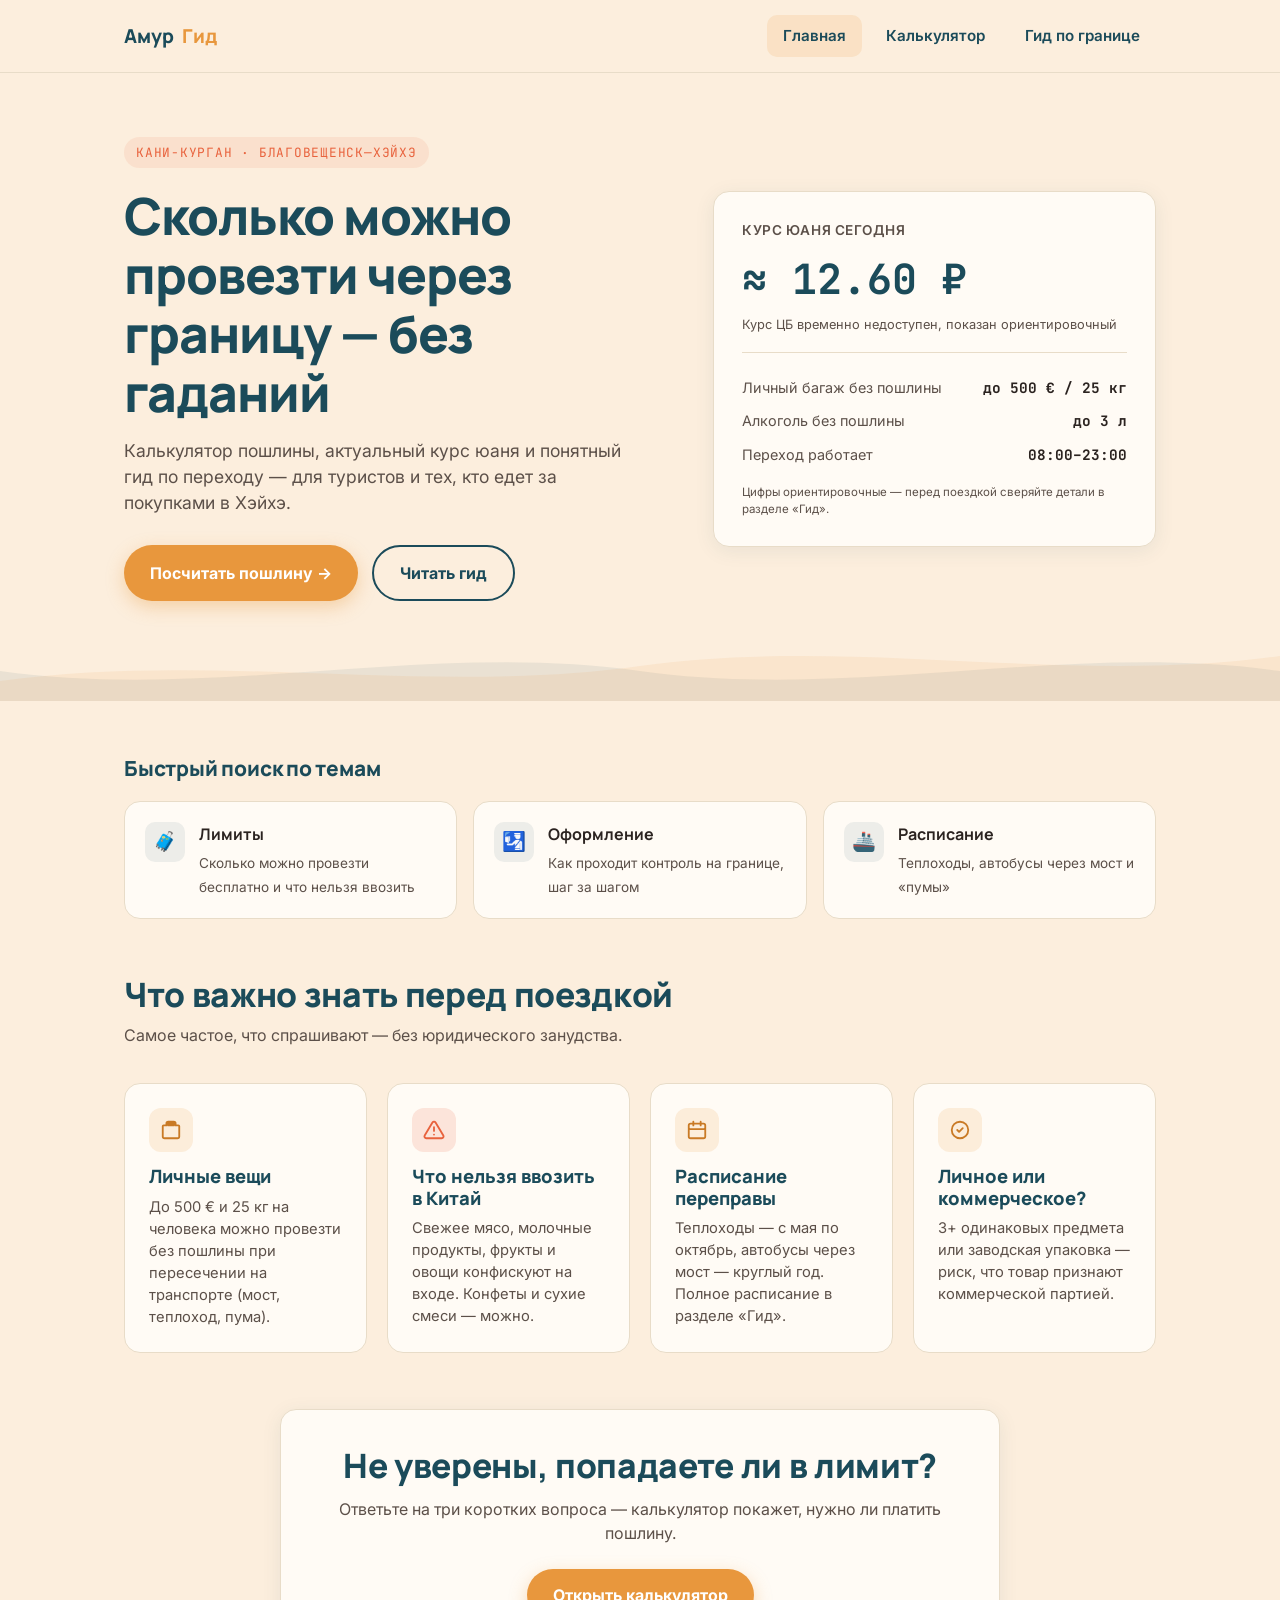
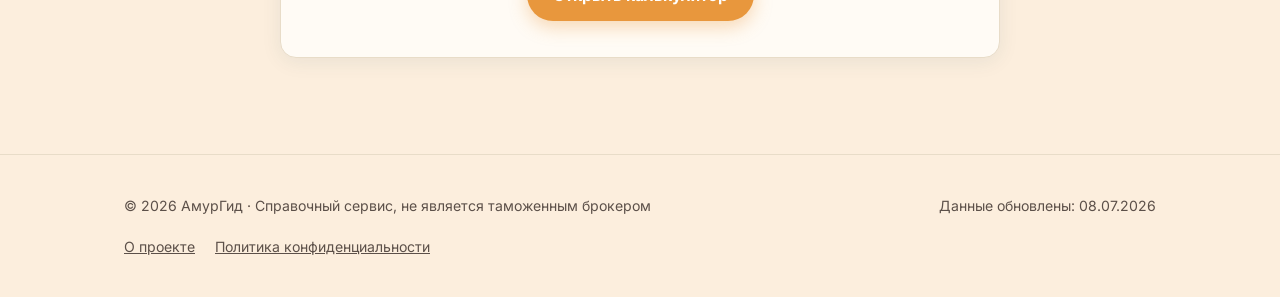
==== index.html @ 61dd278d "Add files via upload" ====
<!DOCTYPE html>
<html lang="ru">
<head>
<meta charset="UTF-8">
<meta name="viewport" content="width=device-width, initial-scale=1.0">
<title>Переход Благовещенск—Хэйхэ — калькулятор пошлины и гид по границе</title>
<meta name="description" content="Узнайте, сколько можно провезти через границу Благовещенск—Хэйхэ бесплатно, курс юаня сегодня и как проходит оформление на переходе Кани-Курган.">
<link rel="icon" href="favicon.svg" type="image/svg+xml">

<meta property="og:type" content="website">
<meta property="og:url" content="https://auvixda.github.io/heihe/index.html">
<meta property="og:title" content="АмурГид — калькулятор пошлины и гид по переходу Благовещенск—Хэйхэ">
<meta property="og:description" content="Сколько можно провезти бесплатно, курс юаня сегодня и как проходит оформление на границе с Китаем.">
<meta property="og:image" content="https://auvixda.github.io/heihe/og-image.png">
<meta name="twitter:card" content="summary_large_image">

<link rel="preconnect" href="https://fonts.googleapis.com">
<link href="https://fonts.googleapis.com/css2?family=Manrope:wght@700;800&family=Inter:wght@400;500;600&family=JetBrains+Mono:wght@500;700&display=swap" rel="stylesheet">
<link rel="stylesheet" href="styles.css">
</head>
<body>

<header class="site-header">
  <div class="container">
    <a class="logo" href="index.html">Амур<span class="dot">Гид</span></a>
    <nav class="main-nav">
      <a href="index.html" class="active">Главная</a>
      <a href="calculator.html">Калькулятор</a>
      <a href="guide.html">Гид по границе</a>
    </nav>
  </div>
</header>

<section class="hero">
  <div class="container hero-grid">
    <div>
      <span class="eyebrow">Кани-Курган · Благовещенск—Хэйхэ</span>
      <h1>Сколько можно провезти через границу — без гаданий</h1>
      <p class="lead">Калькулятор пошлины, актуальный курс юаня и понятный гид по переходу — для туристов и тех, кто едет за покупками в Хэйхэ.</p>
      <div class="hero-actions">
        <a href="calculator.html" class="btn btn-primary">Посчитать пошлину →</a>
        <a href="guide.html" class="btn btn-outline">Читать гид</a>
      </div>
    </div>

    <div class="rate-card">
      <div class="rate-label">Курс юаня сегодня</div>
      <div class="rate-value" id="rate-value">— ₽</div>
      <div class="rate-updated" id="rate-updated">Загрузка курса ЦБ РФ…</div>
      <div class="rate-divider"></div>
      <div class="mini-row"><span>Личный багаж без пошлины</span><strong>до 500 € / 25 кг</strong></div>
      <div class="mini-row"><span>Алкоголь без пошлины</span><strong>до 3 л</strong></div>
      <div class="mini-row"><span>Переход работает</span><strong>08:00–23:00</strong></div>
      <p style="font-size:0.72rem; color:var(--ink-soft); margin-top:12px;">Цифры ориентировочные — перед поездкой сверяйте детали в разделе «Гид».</p>
    </div>
  </div>
</section>

<svg class="river-divider" viewBox="0 0 1440 60" preserveAspectRatio="none" xmlns="http://www.w3.org/2000/svg">
  <path d="M0,30 C240,60 480,0 720,30 C960,60 1200,0 1440,30 L1440,60 L0,60 Z" fill="#1B4B5A" opacity="0.08"></path>
  <path d="M0,40 C240,10 480,55 720,25 C960,-5 1200,45 1440,15 L1440,60 L0,60 Z" fill="#E8973D" opacity="0.10"></path>
</svg>

<section class="section" style="padding-bottom:0;">
  <div class="container">
    <div class="section-head" style="margin-bottom:20px;">
      <h2 style="font-size:1.3rem;">Быстрый поиск по темам</h2>
    </div>
    <div class="topic-bar">
      <a class="topic-btn" href="guide.html#topic-limits">
        <span class="topic-icon">🧳</span>
        <span>
          <span class="topic-title">Лимиты</span>
          <span class="topic-desc">Сколько можно провезти бесплатно и что нельзя ввозить</span>
        </span>
      </a>
      <a class="topic-btn" href="guide.html#topic-crossing">
        <span class="topic-icon">🛂</span>
        <span>
          <span class="topic-title">Оформление</span>
          <span class="topic-desc">Как проходит контроль на границе, шаг за шагом</span>
        </span>
      </a>
      <a class="topic-btn" href="guide.html#topic-schedule">
        <span class="topic-icon">🚢</span>
        <span>
          <span class="topic-title">Расписание</span>
          <span class="topic-desc">Теплоходы, автобусы через мост и «пумы»</span>
        </span>
      </a>
    </div>
  </div>
</section>

<section class="section">
  <div class="container">
    <div class="section-head">
      <h2>Что важно знать перед поездкой</h2>
      <p>Самое частое, что спрашивают — без юридического занудства.</p>
    </div>

    <div class="card-grid">
      <div class="info-card">
        <div class="icon">
          <svg viewBox="0 0 24 24" fill="none" stroke-width="2" stroke-linecap="round" stroke-linejoin="round"><path d="M20 7h-3V5a2 2 0 0 0-2-2H9a2 2 0 0 0-2 2v2H4a1 1 0 0 0-1 1v11a2 2 0 0 0 2 2h14a2 2 0 0 0 2-2V8a1 1 0 0 0-1-1zM9 5h6v2H9z"/></svg>
        </div>
        <h3>Личные вещи</h3>
        <p>До 500 € и 25 кг на человека можно провезти без пошлины при пересечении на транспорте (мост, теплоход, пума).</p>
      </div>

      <div class="info-card warn">
        <div class="icon">
          <svg viewBox="0 0 24 24" fill="none" stroke-width="2" stroke-linecap="round" stroke-linejoin="round"><path d="M12 9v4m0 4h.01M10.29 3.86 1.82 18a2 2 0 0 0 1.71 3h16.94a2 2 0 0 0 1.71-3L13.71 3.86a2 2 0 0 0-3.42 0z"/></svg>
        </div>
        <h3>Что нельзя ввозить в Китай</h3>
        <p>Свежее мясо, молочные продукты, фрукты и овощи конфискуют на входе. Конфеты и сухие смеси — можно.</p>
      </div>

      <div class="info-card">
        <div class="icon">
          <svg viewBox="0 0 24 24" fill="none" stroke-width="2" stroke-linecap="round" stroke-linejoin="round"><path d="M8 3v4M16 3v4M4 11h16M5 21h14a2 2 0 0 0 2-2V7a2 2 0 0 0-2-2H5a2 2 0 0 0-2 2v12a2 2 0 0 0 2 2z"/></svg>
        </div>
        <h3>Расписание переправы</h3>
        <p>Теплоходы — с мая по октябрь, автобусы через мост — круглый год. Полное расписание в разделе «Гид».</p>
      </div>

      <div class="info-card">
        <div class="icon">
          <svg viewBox="0 0 24 24" fill="none" stroke-width="2" stroke-linecap="round" stroke-linejoin="round"><path d="M9 12l2 2 4-4m6 2a9 9 0 1 1-18 0 9 9 0 0 1 18 0z"/></svg>
        </div>
        <h3>Личное или коммерческое?</h3>
        <p>3+ одинаковых предмета или заводская упаковка — риск, что товар признают коммерческой партией.</p>
      </div>
    </div>

    <div class="ad-slot" data-ads-enabled="false">Место для партнёрского блока (обменники, отели, брокеры)</div>
  </div>
</section>

<section class="section" style="padding-top:0;">
  <div class="container">
    <div class="calc-wrap" style="text-align:center; max-width:720px;">
      <h2 style="margin-bottom:12px;">Не уверены, попадаете ли в лимит?</h2>
      <p style="margin-bottom:24px;">Ответьте на три коротких вопроса — калькулятор покажет, нужно ли платить пошлину.</p>
      <a href="calculator.html" class="btn btn-primary">Открыть калькулятор</a>
    </div>
  </div>
</section>

<footer>
  <div class="container">
    <span>© 2026 АмурГид · Справочный сервис, не является таможенным брокером</span>
    <span>Данные обновлены: 08.07.2026</span>
  </div>

  <div class="container footer-links">
    <a href="about.html">О проекте</a>
    <a href="privacy.html">Политика конфиденциальности</a>
  </div>
</footer>

<script src="script.js"></script>
<script src="cookie-consent.js"></script>
</body>
</html>
---- styles.css ----
/* ===== Design tokens ===== */
:root {
  --sky: #FCEEDD;
  --river: #1B4B5A;
  --river-light: #2E6B7E;
  --amber: #E8973D;
  --amber-dark: #C97A25;
  --coral: #E8623D;
  --card: #FFFBF5;
  --ink: #2B2320;
  --ink-soft: #5C5049;
  --line: #E8DCC8;

  --font-display: 'Manrope', sans-serif;
  --font-body: 'Inter', sans-serif;
  --font-mono: 'JetBrains Mono', monospace;

  --radius: 16px;
  --radius-sm: 10px;
  --shadow: 0 4px 20px rgba(27, 75, 90, 0.08);
}

* { box-sizing: border-box; margin: 0; padding: 0; }

html { scroll-behavior: smooth; }

body {
  font-family: var(--font-body);
  background: var(--sky);
  color: var(--ink);
  line-height: 1.5;
  -webkit-font-smoothing: antialiased;
}

img, svg { max-width: 100%; display: block; }

a { color: inherit; text-decoration: none; }

.container {
  max-width: 1080px;
  margin: 0 auto;
  padding: 0 24px;
}

h1, h2, h3 {
  font-family: var(--font-display);
  color: var(--river);
  line-height: 1.15;
  font-weight: 800;
}

h1 { font-size: clamp(2rem, 5vw, 3.2rem); letter-spacing: -0.02em; }
h2 { font-size: clamp(1.5rem, 3vw, 2.1rem); letter-spacing: -0.01em; }
h3 { font-size: 1.15rem; }

p { color: var(--ink-soft); }

/* ===== Header ===== */
.site-header {
  position: sticky;
  top: 0;
  z-index: 50;
  background: rgba(252, 238, 221, 0.92);
  backdrop-filter: blur(8px);
  border-bottom: 1px solid var(--line);
}

.site-header .container {
  display: flex;
  align-items: center;
  justify-content: space-between;
  height: 72px;
}

.logo {
  font-family: var(--font-display);
  font-weight: 800;
  font-size: 1.2rem;
  color: var(--river);
  display: flex;
  align-items: center;
  gap: 8px;
}

.logo .dot { color: var(--amber); }

nav.main-nav {
  display: flex;
  gap: 8px;
}

nav.main-nav a {
  padding: 10px 16px;
  border-radius: var(--radius-sm);
  font-weight: 600;
  font-size: 0.95rem;
  color: var(--river);
  transition: background 0.15s ease;
}

nav.main-nav a:hover,
nav.main-nav a.active {
  background: rgba(232, 151, 61, 0.15);
}

/* ===== Buttons ===== */
.btn {
  display: inline-flex;
  align-items: center;
  gap: 8px;
  padding: 14px 26px;
  border-radius: 999px;
  font-weight: 700;
  font-size: 1rem;
  border: none;
  cursor: pointer;
  font-family: var(--font-body);
  transition: transform 0.15s ease, box-shadow 0.15s ease;
}

.btn:hover { transform: translateY(-2px); }
.btn:focus-visible { outline: 3px solid var(--river); outline-offset: 2px; }

.btn-primary {
  background: var(--amber);
  color: #fff;
  box-shadow: 0 6px 18px rgba(232, 151, 61, 0.35);
}
.btn-primary:hover { background: var(--amber-dark); }

.btn-outline {
  background: transparent;
  color: var(--river);
  border: 2px solid var(--river);
}
.btn-outline:hover { background: var(--river); color: #fff; }

/* ===== Hero ===== */
.hero {
  padding: 64px 0 40px;
}

.hero-grid {
  display: grid;
  grid-template-columns: 1.1fr 0.9fr;
  gap: 48px;
  align-items: center;
}

.hero .eyebrow {
  display: inline-block;
  font-family: var(--font-mono);
  font-size: 0.8rem;
  letter-spacing: 0.06em;
  text-transform: uppercase;
  color: var(--coral);
  background: rgba(232, 98, 61, 0.1);
  padding: 6px 12px;
  border-radius: 999px;
  margin-bottom: 18px;
}

.hero h1 { margin-bottom: 16px; }
.hero p.lead { font-size: 1.1rem; max-width: 46ch; margin-bottom: 28px; }

.hero-actions { display: flex; gap: 14px; flex-wrap: wrap; }

/* Rate widget card */
.rate-card {
  background: var(--card);
  border-radius: var(--radius);
  padding: 28px;
  box-shadow: var(--shadow);
  border: 1px solid var(--line);
}

.rate-card .rate-label {
  font-size: 0.85rem;
  color: var(--ink-soft);
  font-weight: 600;
  text-transform: uppercase;
  letter-spacing: 0.04em;
}

.rate-card .rate-value {
  font-family: var(--font-mono);
  font-size: 2.6rem;
  color: var(--river);
  font-weight: 700;
  margin: 8px 0 4px;
}

.rate-card .rate-updated {
  font-size: 0.8rem;
  color: var(--ink-soft);
}

.rate-card .rate-divider {
  height: 1px;
  background: var(--line);
  margin: 18px 0;
}

.rate-card .mini-row {
  display: flex;
  justify-content: space-between;
  font-size: 0.9rem;
  padding: 6px 0;
  color: var(--ink-soft);
}
.rate-card .mini-row strong { color: var(--ink); font-family: var(--font-mono); }

/* ===== River divider ===== */
.river-divider {
  width: 100%;
  height: 60px;
  display: block;
}

/* ===== Quick cards ===== */
.section { padding: 56px 0; }
.section-head { max-width: 60ch; margin-bottom: 36px; }
.section-head p { margin-top: 10px; }

.card-grid {
  display: grid;
  grid-template-columns: repeat(auto-fit, minmax(230px, 1fr));
  gap: 20px;
}

.info-card {
  background: var(--card);
  border: 1px solid var(--line);
  border-radius: var(--radius);
  padding: 24px;
  transition: transform 0.15s ease, box-shadow 0.15s ease;
}
.info-card:hover { transform: translateY(-4px); box-shadow: var(--shadow); }

.info-card .icon {
  width: 44px; height: 44px;
  border-radius: 12px;
  background: rgba(232, 151, 61, 0.15);
  display: flex; align-items: center; justify-content: center;
  margin-bottom: 14px;
}
.info-card .icon svg { width: 22px; height: 22px; stroke: var(--amber-dark); }

.info-card h3 { margin-bottom: 8px; }
.info-card p { font-size: 0.92rem; }

.info-card.warn .icon { background: rgba(232, 98, 61, 0.15); }
.info-card.warn .icon svg { stroke: var(--coral); }

/* ===== Topic bar (главная — быстрый поиск по темам) ===== */
.topic-bar {
  display: grid;
  grid-template-columns: repeat(3, 1fr);
  gap: 16px;
}
@media (max-width: 700px) { .topic-bar { grid-template-columns: 1fr; } }

.topic-btn {
  display: flex;
  align-items: flex-start;
  gap: 14px;
  background: var(--card);
  border: 1px solid var(--line);
  border-radius: var(--radius);
  padding: 20px;
  text-decoration: none;
  transition: transform 0.15s ease, box-shadow 0.15s ease, border-color 0.15s ease;
}
.topic-btn:hover { transform: translateY(-3px); box-shadow: var(--shadow); border-color: var(--amber); }
.topic-btn .topic-icon {
  flex-shrink: 0;
  width: 40px; height: 40px;
  border-radius: 10px;
  background: rgba(27,75,90,0.08);
  display: flex; align-items: center; justify-content: center;
  font-size: 1.2rem;
}
.topic-btn .topic-title { color: var(--ink); font-weight: 700; font-family: var(--font-display); margin-bottom: 4px; display:block; }
.topic-btn .topic-desc { color: var(--ink-soft); font-size: 0.85rem; }

/* ===== Disclaimer / verify banner (reused: guide, calculator result) ===== */
.verify-note {
  display: flex;
  gap: 10px;
  align-items: flex-start;
  background: rgba(232, 151, 61, 0.10);
  border: 1px solid rgba(232, 151, 61, 0.35);
  border-radius: var(--radius-sm);
  padding: 14px 16px;
  font-size: 0.85rem;
  color: var(--ink-soft);
}
.verify-note .verify-icon { flex-shrink: 0; font-size: 1rem; line-height: 1.3; }
.verify-note strong { color: var(--ink); }

/* ===== Guide accordion (Q&A cards) ===== */
.qa-group { margin-bottom: 40px; }
.qa-group-title {
  display: flex; align-items: center; gap: 10px;
  font-family: var(--font-display); font-weight: 800;
  font-size: 1.05rem; color: var(--river);
  margin-bottom: 14px;
  text-transform: uppercase; letter-spacing: 0.04em;
}
.qa-group-title .qa-group-num {
  width: 26px; height: 26px; border-radius: 50%;
  background: var(--river); color: #fff;
  display: flex; align-items: center; justify-content: center;
  font-size: 0.8rem; flex-shrink: 0;
}

.qa-card {
  background: var(--card);
  border: 1px solid var(--line);
  border-radius: var(--radius-sm);
  margin-bottom: 10px;
  overflow: hidden;
}
.qa-card summary {
  list-style: none;
  cursor: pointer;
  padding: 16px 44px 16px 18px;
  font-weight: 600;
  color: var(--ink);
  position: relative;
  font-size: 0.98rem;
}
.qa-card summary::-webkit-details-marker { display: none; }
.qa-card summary::after {
  content: '⌄';
  position: absolute;
  right: 16px; top: 50%;
  transform: translateY(-50%);
  font-size: 1.3rem;
  color: var(--amber-dark);
  transition: transform 0.2s ease;
}
.qa-card[open] summary::after { transform: translateY(-50%) rotate(180deg); }
.qa-card summary:hover { background: rgba(27,75,90,0.04); }
.qa-card .qa-answer {
  padding: 0 18px 18px;
  color: var(--ink-soft);
  font-size: 0.92rem;
  border-top: 1px solid var(--line);
  padding-top: 14px;
}
.qa-card .qa-answer p { margin-bottom: 10px; }
.qa-card .qa-answer ul { padding-left: 20px; margin-bottom: 10px; }
.qa-card .qa-answer li { margin-bottom: 6px; }
.qa-checked {
  display: inline-block;
  font-size: 0.78rem;
  color: var(--river);
  background: rgba(27,75,90,0.08);
  padding: 3px 10px;
  border-radius: 999px;
  margin-top: 6px;
}

/* ===== Calculator: category cards (step 1 / step 3) ===== */
.category-grid {
  display: grid;
  grid-template-columns: repeat(auto-fit, minmax(130px, 1fr));
  gap: 10px;
}
.category-card {
  display: flex; flex-direction: column; align-items: center; gap: 8px;
  background: var(--card);
  border: 2px solid var(--line);
  border-radius: var(--radius-sm);
  padding: 18px 10px;
  cursor: pointer;
  font-family: var(--font-body);
  font-size: 0.85rem;
  font-weight: 600;
  color: var(--ink);
  text-align: center;
  transition: border-color 0.15s ease, transform 0.15s ease;
}
.category-card .cc-icon { font-size: 1.6rem; }
.category-card:hover { border-color: var(--amber); transform: translateY(-2px); }
.category-card.selected { border-color: var(--river); background: rgba(27,75,90,0.06); }

.step-label {
  font-size: 0.78rem;
  font-weight: 700;
  letter-spacing: 0.05em;
  text-transform: uppercase;
  color: var(--amber-dark);
  margin-bottom: 6px;
}
.step-subtitle { color: var(--ink-soft); font-size: 0.88rem; margin-bottom: 20px; margin-top: -8px; }

/* ===== Calculator: structured result ===== */
.result-breakdown {
  background: var(--sky);
  border-radius: var(--radius-sm);
  padding: 16px 18px;
  margin: 18px 0;
}
.result-breakdown .rb-row {
  display: flex; justify-content: space-between; gap: 12px;
  font-size: 0.9rem;
  padding: 6px 0;
}
.result-breakdown .rb-row:not(:last-child) { border-bottom: 1px dashed var(--line); }
.result-breakdown .rb-row span:first-child { color: var(--ink-soft); }
.result-breakdown .rb-row strong { color: var(--ink); font-family: var(--font-mono); }
.result-source {
  font-size: 0.78rem;
  color: var(--ink-soft);
  margin-top: 14px;
}

/* ===== Calculator ===== */
.calc-wrap {
  background: var(--card);
  border-radius: var(--radius);
  border: 1px solid var(--line);
  box-shadow: var(--shadow);
  padding: 36px;
  max-width: 640px;
  margin: 0 auto;
}

.calc-step { display: none; }
.calc-step.active { display: block; }

.calc-progress {
  display: flex;
  gap: 8px;
  margin-bottom: 28px;
}
.calc-progress .dot {
  flex: 1;
  height: 4px;
  background: var(--line);
  border-radius: 2px;
}
.calc-progress .dot.done { background: var(--amber); }

.field { margin-bottom: 20px; }
.field label {
  display: block;
  font-weight: 600;
  margin-bottom: 8px;
  font-size: 0.95rem;
}

.field select,
.field input[type="number"] {
  width: 100%;
  padding: 14px 16px;
  border-radius: var(--radius-sm);
  border: 2px solid var(--line);
  font-family: var(--font-body);
  font-size: 1rem;
  background: #fff;
  color: var(--ink);
}
.field select:focus,
.field input:focus {
  outline: none;
  border-color: var(--amber);
}

.choice-group { display: flex; gap: 10px; flex-wrap: wrap; }
.choice-btn {
  flex: 1;
  min-width: 140px;
  padding: 16px;
  border-radius: var(--radius-sm);
  border: 2px solid var(--line);
  background: #fff;
  cursor: pointer;
  font-weight: 600;
  font-family: var(--font-body);
  text-align: left;
  transition: border-color 0.15s ease, background 0.15s ease;
}
.choice-btn:hover { border-color: var(--amber); }
.choice-btn.selected {
  border-color: var(--amber);
  background: rgba(232, 151, 61, 0.1);
}

.calc-nav {
  display: flex;
  justify-content: space-between;
  margin-top: 28px;
}

/* Result */
.result-box {
  text-align: center;
  padding: 20px 0;
}
.result-status {
  font-family: var(--font-mono);
  font-size: 1rem;
  color: var(--ink-soft);
  margin-bottom: 6px;
}
.result-value {
  font-family: var(--font-mono);
  font-size: 3rem;
  font-weight: 700;
  color: var(--river);
  margin-bottom: 12px;
}
.result-value.ok { color: #3E8E5A; }
.result-value.warn { color: var(--coral); }

.result-explain {
  background: rgba(27, 75, 90, 0.05);
  border-radius: var(--radius-sm);
  padding: 16px 20px;
  font-size: 0.92rem;
  text-align: left;
  margin-top: 20px;
}
.result-explain .source {
  display: block;
  margin-top: 10px;
  font-size: 0.78rem;
  color: var(--ink-soft);
  font-family: var(--font-mono);
}

/* ===== Ad slot (reserved, hidden by default) ===== */
.ad-slot {
  display: none; /* включить: display:block, когда будет реклама */
  background: #fff;
  border: 1px dashed var(--line);
  border-radius: var(--radius-sm);
  padding: 16px;
  text-align: center;
  color: var(--ink-soft);
  font-size: 0.85rem;
  margin: 32px 0;
}
.ad-slot[data-ads-enabled="true"] { display: block; }

/* ===== Footer ===== */
footer {
  border-top: 1px solid var(--line);
  padding: 40px 0;
  margin-top: 40px;
}
footer .container {
  display: flex;
  justify-content: space-between;
  flex-wrap: wrap;
  gap: 20px;
  font-size: 0.88rem;
  color: var(--ink-soft);
}

footer .footer-links {
  justify-content: flex-start;
  gap: 20px;
  margin-top: 10px;
  padding-top: 10px;
}
footer .footer-links a { color: var(--ink-soft); text-decoration: underline; }
footer .footer-links a:hover { color: var(--river); }

/* ===== Cookie banner ===== */
.cookie-banner {
  position: fixed;
  left: 0; right: 0; bottom: 0;
  background: var(--river);
  color: #fff;
  z-index: 999;
  box-shadow: 0 -4px 20px rgba(0,0,0,0.18);
}
.cookie-banner-inner {
  max-width: 1180px;
  margin: 0 auto;
  padding: 16px 24px;
  display: flex;
  align-items: center;
  justify-content: space-between;
  gap: 20px;
  flex-wrap: wrap;
}
.cookie-banner-inner p { margin: 0; font-size: 0.88rem; max-width: 62ch; color: rgba(255,255,255,0.9); }
.cookie-banner-inner a { color: #fff; text-decoration: underline; }
.cookie-banner-btn { flex-shrink: 0; }
@media (max-width: 600px) {
  .cookie-banner-inner { flex-direction: column; align-items: flex-start; }
}

/* ===== Responsive ===== */
@media (max-width: 860px) {
  .hero-grid { grid-template-columns: 1fr; }
  nav.main-nav { display: none; }
  .calc-wrap { padding: 24px; }
  .result-value { font-size: 2.2rem; }
}
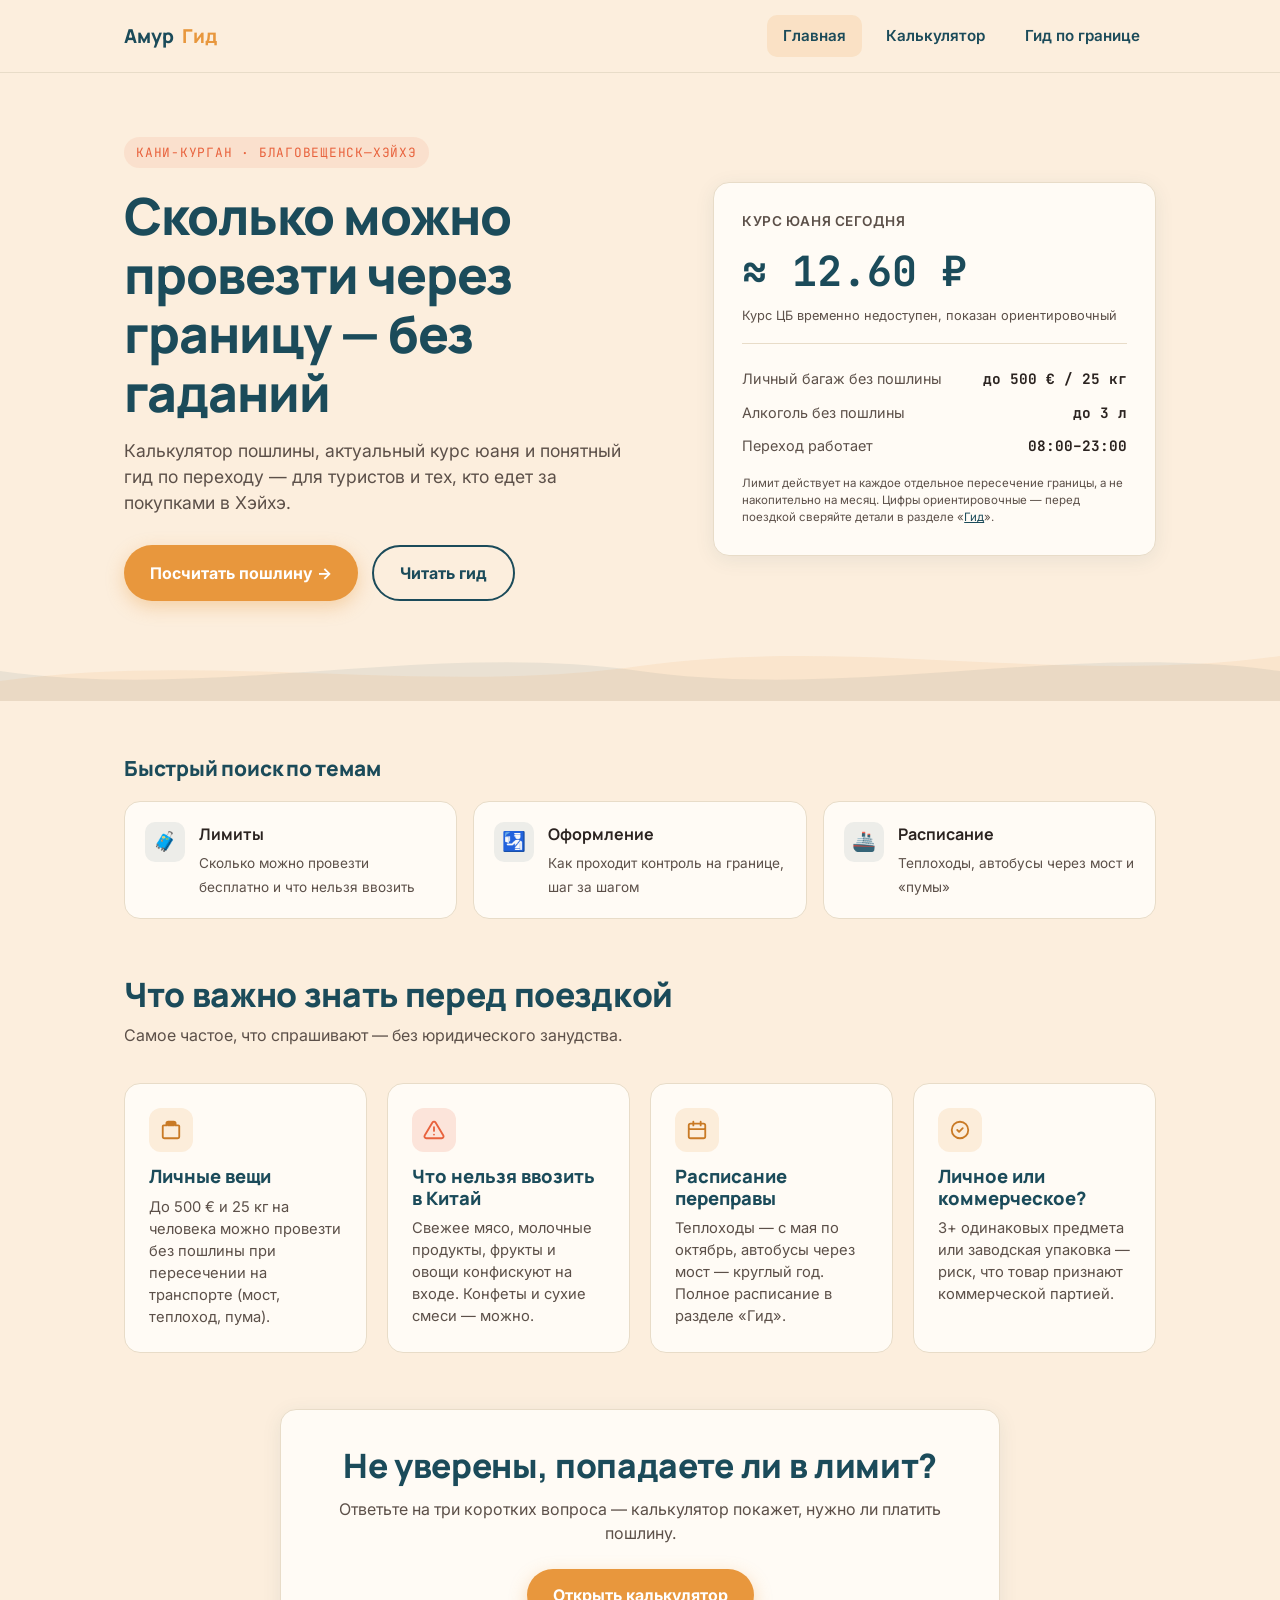
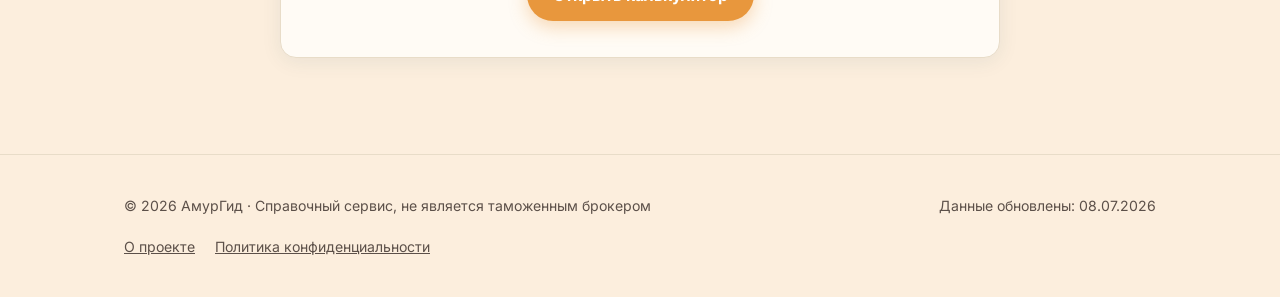
==== commit ee29cb09: "Add files via upload" ====
--- a/index.html
+++ b/index.html
@@ -51,7 +51,7 @@
       <div class="mini-row"><span>Личный багаж без пошлины</span><strong>до 500 € / 25 кг</strong></div>
       <div class="mini-row"><span>Алкоголь без пошлины</span><strong>до 3 л</strong></div>
       <div class="mini-row"><span>Переход работает</span><strong>08:00–23:00</strong></div>
-      <p style="font-size:0.72rem; color:var(--ink-soft); margin-top:12px;">Цифры ориентировочные — перед поездкой сверяйте детали в разделе «Гид».</p>
+      <p style="font-size:0.72rem; color:var(--ink-soft); margin-top:12px;">Лимит действует на каждое отдельное пересечение границы, а не накопительно на месяц. Цифры ориентировочные — перед поездкой сверяйте детали в разделе «<a href="guide.html#topic-limits" style="color:var(--river); text-decoration:underline;">Гид</a>».</p>
     </div>
   </div>
 </section>
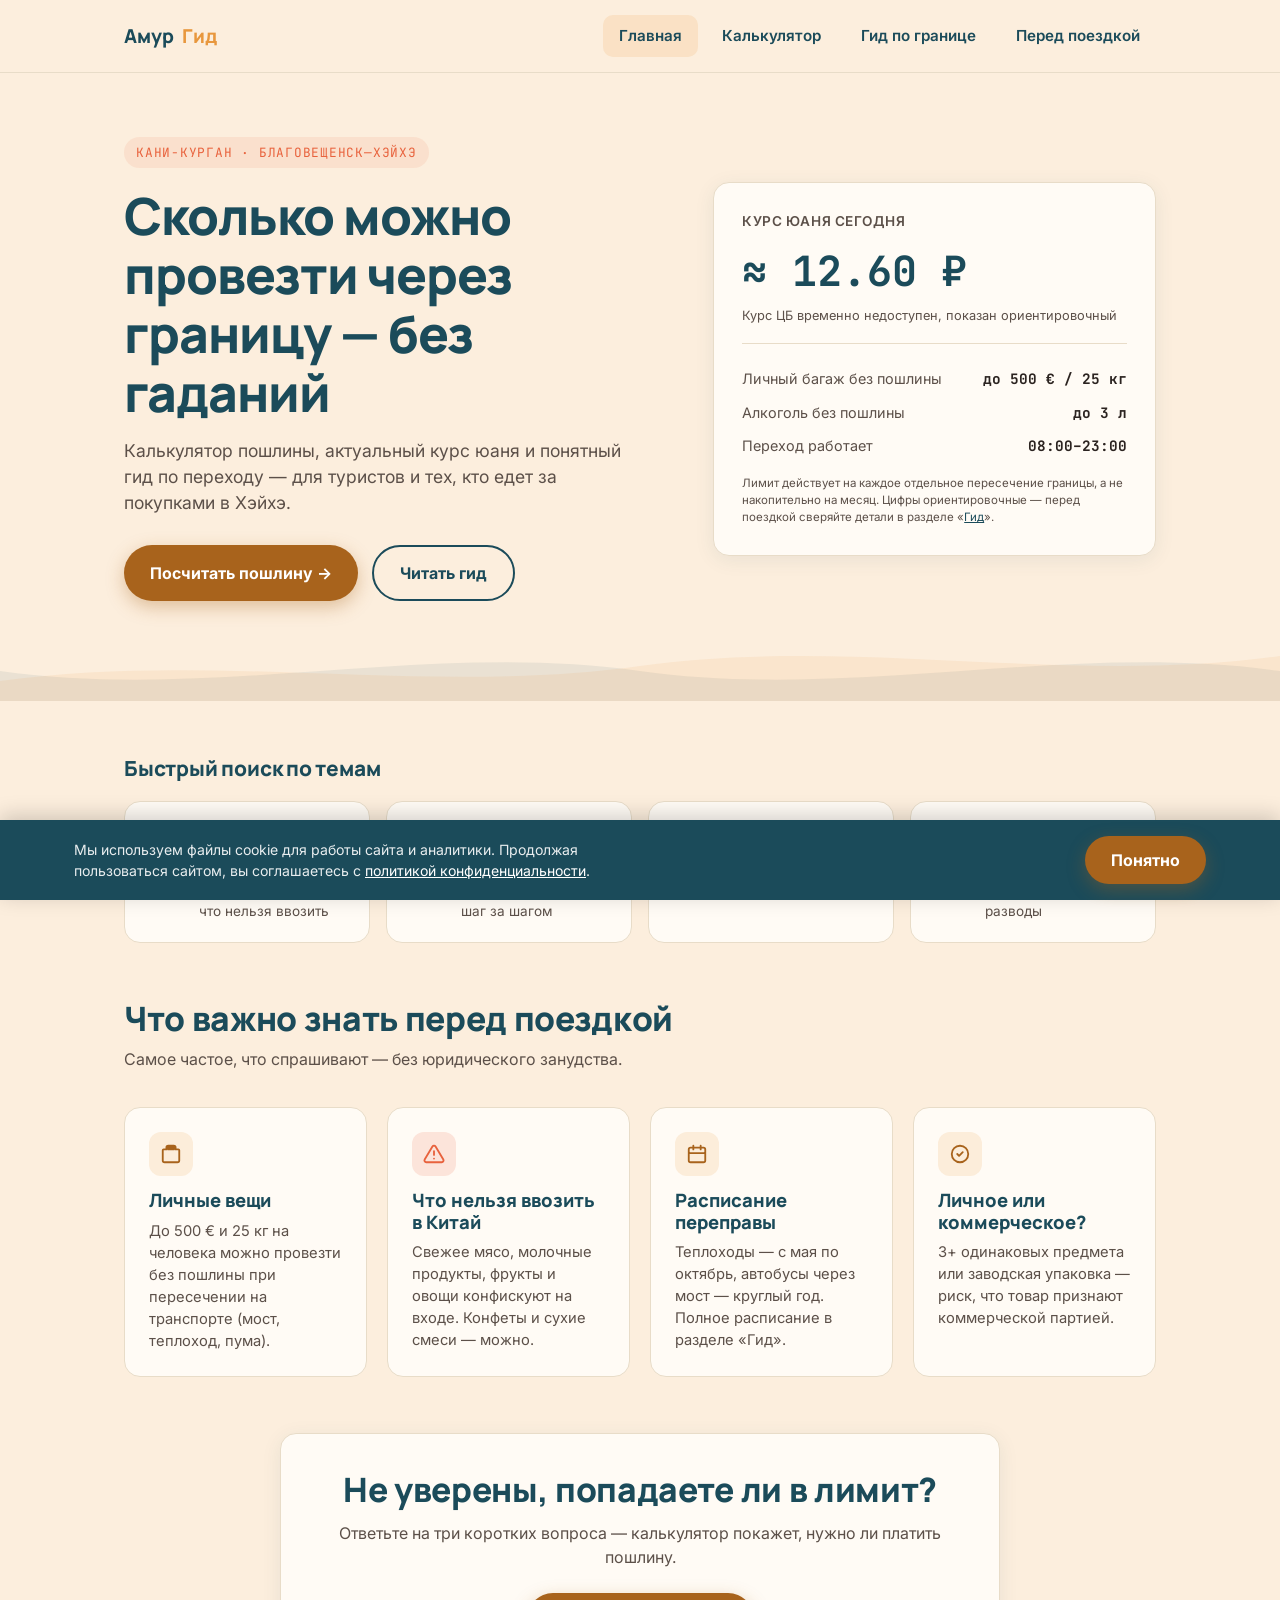
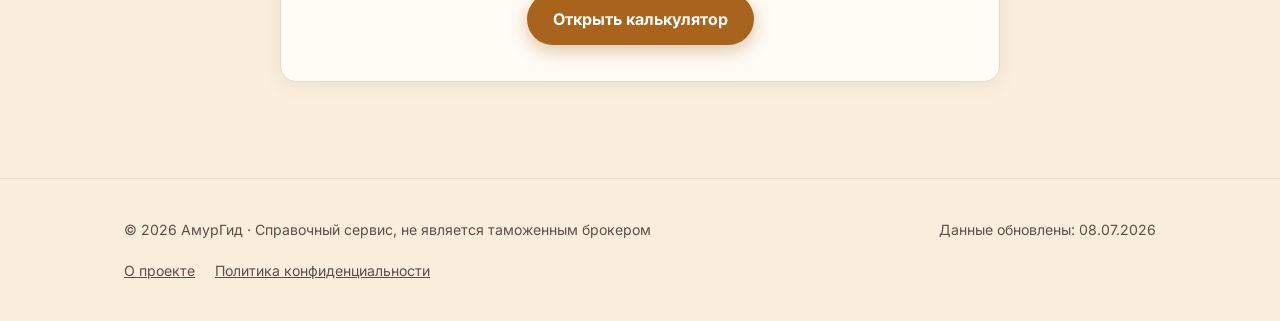
==== commit e6a6e765: "Add files via upload" ====
--- a/index.html
+++ b/index.html
@@ -6,6 +6,7 @@
 <title>Переход Благовещенск—Хэйхэ — калькулятор пошлины и гид по границе</title>
 <meta name="description" content="Узнайте, сколько можно провезти через границу Благовещенск—Хэйхэ бесплатно, курс юаня сегодня и как проходит оформление на переходе Кани-Курган.">
 <link rel="icon" href="favicon.svg" type="image/svg+xml">
+<link rel="canonical" href="https://auvixda.github.io/heihe/index.html">
 
 <meta property="og:type" content="website">
 <meta property="og:url" content="https://auvixda.github.io/heihe/index.html">
@@ -20,17 +21,21 @@
 </head>
 <body>
 
+<a href="#main-content" class="skip-link">Перейти к основному содержанию</a>
+
 <header class="site-header">
   <div class="container">
     <a class="logo" href="index.html">Амур<span class="dot">Гид</span></a>
     <nav class="main-nav">
-      <a href="index.html" class="active">Главная</a>
+      <a href="index.html" class="active" aria-current="page">Главная</a>
       <a href="calculator.html">Калькулятор</a>
       <a href="guide.html">Гид по границе</a>
+      <a href="shopping.html">Перед поездкой</a>
     </nav>
   </div>
 </header>
 
+<main id="main-content">
 <section class="hero">
   <div class="container hero-grid">
     <div>
@@ -86,6 +91,13 @@
         <span>
           <span class="topic-title">Расписание</span>
           <span class="topic-desc">Теплоходы, автобусы через мост и «пумы»</span>
+        </span>
+      </a>
+      <a class="topic-btn" href="shopping.html">
+        <span class="topic-icon">🛍️</span>
+        <span>
+          <span class="topic-title">Перед поездкой</span>
+          <span class="topic-desc">Деньги, связь, что покупают и типичные разводы</span>
         </span>
       </a>
     </div>
@@ -147,6 +159,8 @@
   </div>
 </section>
 
+</main>
+
 <footer>
   <div class="container">
     <span>© 2026 АмурГид · Справочный сервис, не является таможенным брокером</span>
--- a/styles.css
+++ b/styles.css
@@ -4,7 +4,8 @@
   --river: #1B4B5A;
   --river-light: #2E6B7E;
   --amber: #E8973D;
-  --amber-dark: #C97A25;
+  --amber-dark: #A8631C;
+  --amber-darker: #8A5216;
   --coral: #E8623D;
   --card: #FFFBF5;
   --ink: #2B2320;
@@ -23,6 +24,23 @@
 * { box-sizing: border-box; margin: 0; padding: 0; }
 
 html { scroll-behavior: smooth; }
+
+.skip-link {
+  position: absolute;
+  left: 12px;
+  top: -60px;
+  background: var(--river);
+  color: #fff;
+  padding: 10px 18px;
+  border-radius: var(--radius-sm);
+  font-weight: 700;
+  font-size: 0.9rem;
+  z-index: 1000;
+  transition: top 0.15s ease;
+}
+.skip-link:focus {
+  top: 12px;
+}
 
 body {
   font-family: var(--font-body);
@@ -122,11 +140,11 @@
 .btn:focus-visible { outline: 3px solid var(--river); outline-offset: 2px; }
 
 .btn-primary {
-  background: var(--amber);
+  background: var(--amber-dark);
   color: #fff;
-  box-shadow: 0 6px 18px rgba(232, 151, 61, 0.35);
-}
-.btn-primary:hover { background: var(--amber-dark); }
+  box-shadow: 0 6px 18px rgba(168, 99, 28, 0.35);
+}
+.btn-primary:hover { background: var(--amber-darker); }
 
 .btn-outline {
   background: transparent;
@@ -255,7 +273,7 @@
 /* ===== Topic bar (главная — быстрый поиск по темам) ===== */
 .topic-bar {
   display: grid;
-  grid-template-columns: repeat(3, 1fr);
+  grid-template-columns: repeat(auto-fit, minmax(220px, 1fr));
   gap: 16px;
 }
 @media (max-width: 700px) { .topic-bar { grid-template-columns: 1fr; } }
@@ -396,7 +414,146 @@
 }
 .step-subtitle { color: var(--ink-soft); font-size: 0.88rem; margin-bottom: 20px; margin-top: -8px; }
 
+/* ===== Calculator: multi-item input (step 1) ===== */
+.item-row {
+  background: var(--sky);
+  border: 2px solid var(--line);
+  border-radius: var(--radius-sm);
+  padding: 16px;
+  margin-bottom: 12px;
+}
+.item-row-head {
+  display: flex;
+  gap: 10px;
+  margin-bottom: 10px;
+}
+.item-category {
+  flex: 1;
+  padding: 12px 14px;
+  border-radius: var(--radius-sm);
+  border: 2px solid var(--line);
+  font-family: var(--font-body);
+  font-size: 0.92rem;
+  font-weight: 600;
+  background: #fff;
+  color: var(--ink);
+}
+.item-category:focus { outline: none; border-color: var(--amber); }
+.item-remove {
+  flex-shrink: 0;
+  width: 40px;
+  border-radius: var(--radius-sm);
+  border: 2px solid var(--line);
+  background: #fff;
+  color: var(--coral);
+  font-size: 1rem;
+  cursor: pointer;
+  transition: border-color 0.15s ease, background 0.15s ease;
+}
+.item-remove:hover { border-color: var(--coral); background: rgba(232,98,61,0.08); }
+
+.item-name {
+  width: 100%;
+  padding: 10px 14px;
+  border-radius: var(--radius-sm);
+  border: 2px solid var(--line);
+  font-family: var(--font-body);
+  font-size: 0.88rem;
+  background: #fff;
+  color: var(--ink);
+  margin-bottom: 10px;
+}
+.item-name:focus { outline: none; border-color: var(--amber); }
+.item-name::placeholder { color: var(--ink-soft); opacity: 0.7; }
+
+.item-fields {
+  display: grid;
+  grid-template-columns: repeat(3, 1fr);
+  gap: 10px;
+  margin-bottom: 6px;
+}
+.item-fields-alcohol,
+.item-fields-tobacco { grid-template-columns: 1fr; }
+
+.field-inline label {
+  display: block;
+  font-size: 0.76rem;
+  font-weight: 600;
+  color: var(--ink-soft);
+  margin-bottom: 4px;
+}
+.field-inline input {
+  width: 100%;
+  padding: 10px 12px;
+  border-radius: var(--radius-sm);
+  border: 2px solid var(--line);
+  font-family: var(--font-body);
+  font-size: 0.92rem;
+  background: #fff;
+  color: var(--ink);
+}
+.field-inline input:focus { outline: none; border-color: var(--amber); }
+
+.item-checkbox {
+  display: flex;
+  align-items: center;
+  gap: 8px;
+  font-size: 0.85rem;
+  font-weight: 600;
+  color: var(--ink-soft);
+  margin-top: 8px;
+  cursor: pointer;
+}
+.item-checkbox input { width: 16px; height: 16px; accent-color: var(--amber); }
+
+.item-flag {
+  display: flex;
+  align-items: center;
+  gap: 6px;
+  font-size: 0.8rem;
+  font-weight: 600;
+  color: var(--coral);
+  background: rgba(232,98,61,0.1);
+  border-radius: 999px;
+  padding: 6px 12px;
+  margin-top: 10px;
+}
+
+.commercial-warning-banner {
+  display: flex;
+  gap: 10px;
+  align-items: flex-start;
+  background: rgba(232,98,61,0.10);
+  border: 1px solid rgba(232,98,61,0.35);
+  border-radius: var(--radius-sm);
+  padding: 14px 16px;
+  font-size: 0.85rem;
+  color: var(--ink);
+  margin: 18px 0;
+  text-align: left;
+}
+
 /* ===== Calculator: structured result ===== */
+.result-section { margin-bottom: 18px; text-align: left; }
+.result-section-title {
+  display: flex;
+  align-items: center;
+  justify-content: space-between;
+  font-family: var(--font-display);
+  font-weight: 800;
+  font-size: 0.95rem;
+  color: var(--river);
+  margin-bottom: 6px;
+}
+.status-pill {
+  font-family: var(--font-body);
+  font-size: 0.75rem;
+  font-weight: 700;
+  padding: 3px 10px;
+  border-radius: 999px;
+}
+.status-pill.ok { background: rgba(62,142,90,0.15); color: #2E6B47; }
+.status-pill.warn { background: rgba(232,98,61,0.15); color: var(--coral); }
 .result-breakdown {
   background: var(--sky);
   border-radius: var(--radius-sm);
@@ -602,4 +759,5 @@
   nav.main-nav { display: none; }
   .calc-wrap { padding: 24px; }
   .result-value { font-size: 2.2rem; }
-}
+  .item-fields { grid-template-columns: 1fr 1fr; }
+}
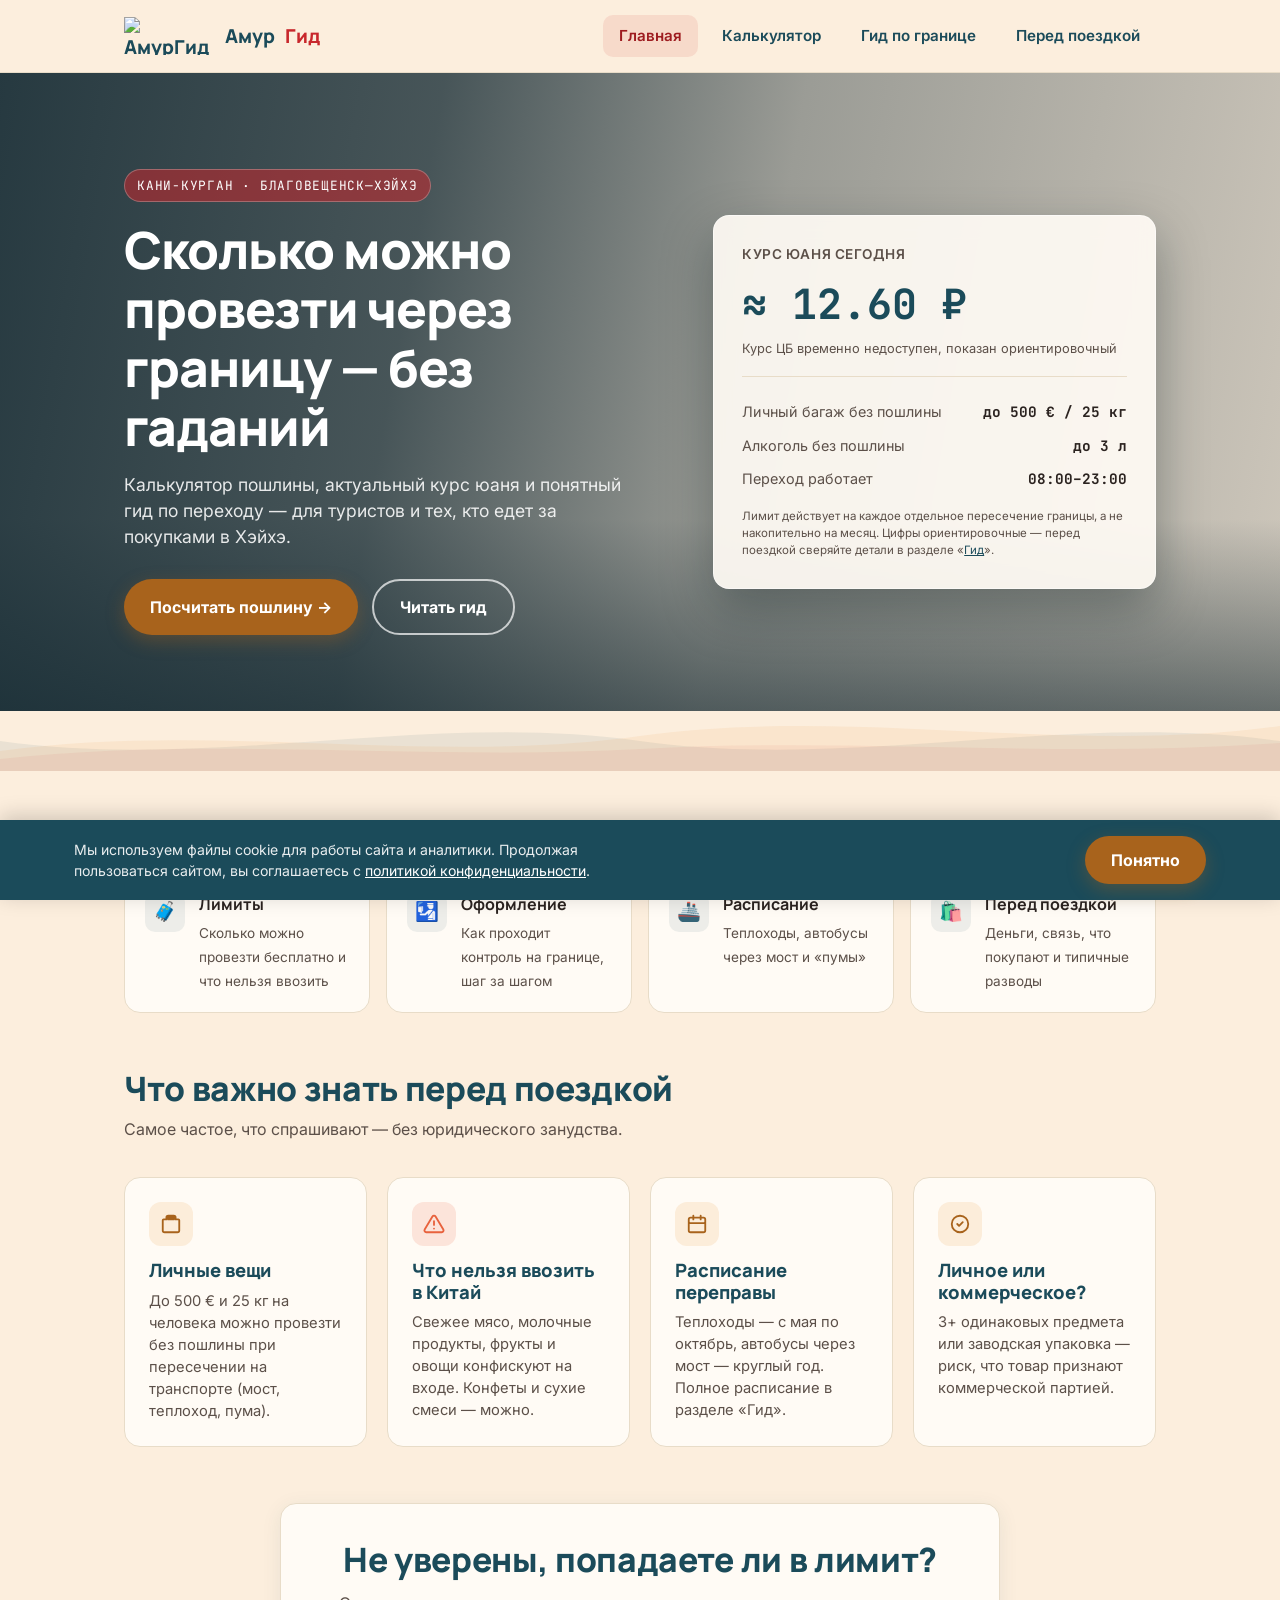
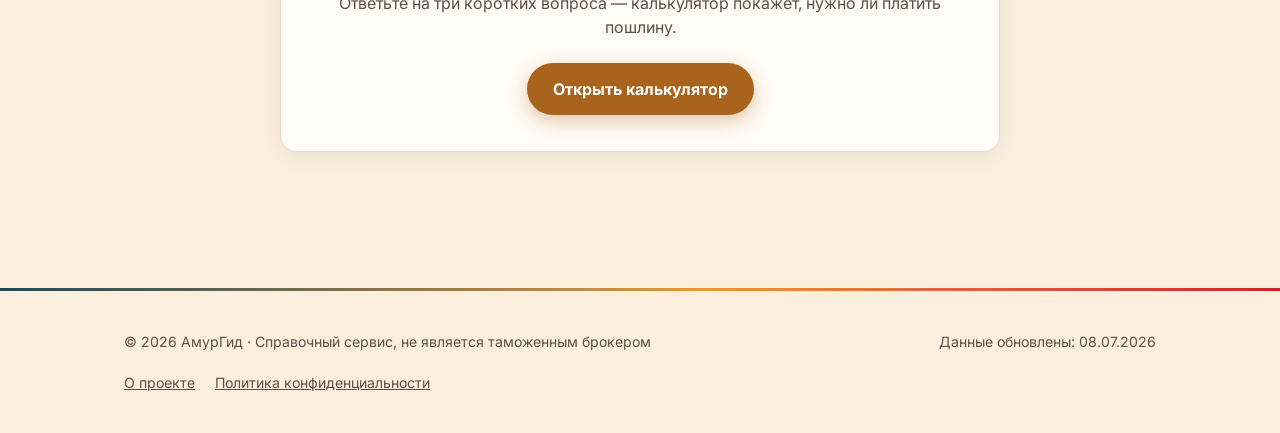
==== commit 8fb167cf: "Add files via upload" ====
--- a/index.html
+++ b/index.html
@@ -25,7 +25,7 @@
 
 <header class="site-header">
   <div class="container">
-    <a class="logo" href="index.html">Амур<span class="dot">Гид</span></a>
+    <a class="logo" href="index.html"><img src="images/logo-icon.png" alt="АмурГид" width="130" height="54">Амур<span class="dot">Гид</span></a>
     <nav class="main-nav">
       <a href="index.html" class="active" aria-current="page">Главная</a>
       <a href="calculator.html">Калькулятор</a>
@@ -37,6 +37,7 @@
 
 <main id="main-content">
 <section class="hero">
+  <div class="hero-bg" aria-hidden="true"></div>
   <div class="container hero-grid">
     <div>
       <span class="eyebrow">Кани-Курган · Благовещенск—Хэйхэ</span>
@@ -64,6 +65,7 @@
 <svg class="river-divider" viewBox="0 0 1440 60" preserveAspectRatio="none" xmlns="http://www.w3.org/2000/svg">
   <path d="M0,30 C240,60 480,0 720,30 C960,60 1200,0 1440,30 L1440,60 L0,60 Z" fill="#1B4B5A" opacity="0.08"></path>
   <path d="M0,40 C240,10 480,55 720,25 C960,-5 1200,45 1440,15 L1440,60 L0,60 Z" fill="#E8973D" opacity="0.10"></path>
+  <path d="M0,48 C240,25 480,50 720,38 C960,26 1200,48 1440,32 L1440,60 L0,60 Z" fill="#C8272C" opacity="0.06"></path>
 </svg>
 
 <section class="section" style="padding-bottom:0;">
--- a/styles.css
+++ b/styles.css
@@ -7,6 +7,8 @@
   --amber-dark: #A8631C;
   --amber-darker: #8A5216;
   --coral: #E8623D;
+  --china-red: #C8272C;
+  --china-red-dark: #9E1C20;
   --card: #FFFBF5;
   --ink: #2B2320;
   --ink-soft: #5C5049;
@@ -97,10 +99,16 @@
   color: var(--river);
   display: flex;
   align-items: center;
-  gap: 8px;
-}
-
-.logo .dot { color: var(--amber); }
+  gap: 10px;
+}
+
+.logo .dot { color: var(--china-red); }
+
+.logo img {
+  height: 38px;
+  width: auto;
+  display: block;
+}
 
 nav.main-nav {
   display: flex;
@@ -116,9 +124,13 @@
   transition: background 0.15s ease;
 }
 
-nav.main-nav a:hover,
+nav.main-nav a:hover {
+  background: rgba(232, 151, 61, 0.15);
+}
+
 nav.main-nav a.active {
-  background: rgba(232, 151, 61, 0.15);
+  background: rgba(200, 39, 44, 0.10);
+  color: var(--china-red-dark);
 }
 
 /* ===== Buttons ===== */
@@ -155,7 +167,28 @@
 
 /* ===== Hero ===== */
 .hero {
-  padding: 64px 0 40px;
+  position: relative;
+  padding: 96px 0 76px;
+  overflow: hidden;
+  isolation: isolate;
+}
+
+.hero-bg {
+  position: absolute;
+  inset: 0;
+  z-index: -2;
+  background-image: url('images/hero-bridge.jpg');
+  background-size: cover;
+  background-position: center 60%;
+}
+
+.hero-bg::after {
+  content: '';
+  position: absolute;
+  inset: 0;
+  background:
+    linear-gradient(100deg, rgba(20, 42, 51, 0.92) 0%, rgba(20, 42, 51, 0.78) 32%, rgba(20, 42, 51, 0.42) 58%, rgba(20, 42, 51, 0.20) 100%),
+    linear-gradient(0deg, rgba(15, 33, 40, 0.55) 0%, rgba(15, 33, 40, 0) 30%);
 }
 
 .hero-grid {
@@ -171,25 +204,34 @@
   font-size: 0.8rem;
   letter-spacing: 0.06em;
   text-transform: uppercase;
-  color: var(--coral);
-  background: rgba(232, 98, 61, 0.1);
+  color: #fff;
+  background: rgba(200, 39, 44, 0.55);
+  border: 1px solid rgba(255,255,255,0.25);
   padding: 6px 12px;
   border-radius: 999px;
   margin-bottom: 18px;
 }
 
-.hero h1 { margin-bottom: 16px; }
-.hero p.lead { font-size: 1.1rem; max-width: 46ch; margin-bottom: 28px; }
+.hero h1 { margin-bottom: 16px; color: #fff; }
+.hero p.lead { font-size: 1.1rem; max-width: 46ch; margin-bottom: 28px; color: rgba(255,255,255,0.88); }
 
 .hero-actions { display: flex; gap: 14px; flex-wrap: wrap; }
+
+.hero .btn-outline {
+  color: #fff;
+  border-color: rgba(255,255,255,0.7);
+}
+.hero .btn-outline:hover { background: #fff; color: var(--river); }
 
 /* Rate widget card */
 .rate-card {
-  background: var(--card);
+  background: rgba(255, 251, 245, 0.92);
+  backdrop-filter: blur(10px);
+  -webkit-backdrop-filter: blur(10px);
   border-radius: var(--radius);
   padding: 28px;
-  box-shadow: var(--shadow);
-  border: 1px solid var(--line);
+  box-shadow: 0 20px 50px rgba(10, 25, 30, 0.35);
+  border: 1px solid rgba(255,255,255,0.5);
 }
 
 .rate-card .rate-label {
@@ -233,6 +275,52 @@
   width: 100%;
   height: 60px;
   display: block;
+}
+
+/* ===== Page banner (photo header for inner pages) ===== */
+.page-banner {
+  position: relative;
+  padding: 56px 0 44px;
+  overflow: hidden;
+  isolation: isolate;
+  color: #fff;
+}
+.page-banner-bg {
+  position: absolute;
+  inset: 0;
+  z-index: -2;
+  background-size: cover;
+  background-position: center;
+}
+.page-banner-bg::after {
+  content: '';
+  position: absolute;
+  inset: 0;
+  background: linear-gradient(100deg, rgba(20, 42, 51, 0.90) 0%, rgba(20, 42, 51, 0.72) 40%, rgba(20, 42, 51, 0.42) 100%);
+}
+.page-banner.is-dark .page-banner-bg::after {
+  background: linear-gradient(100deg, rgba(12, 14, 20, 0.90) 0%, rgba(30, 15, 18, 0.72) 45%, rgba(40, 15, 15, 0.35) 100%);
+}
+.page-banner h1 { color: #fff; }
+.page-banner p { color: rgba(255,255,255,0.85); }
+.page-banner .verify-note {
+  background: rgba(255,255,255,0.12);
+  border-color: rgba(255,255,255,0.25);
+  color: rgba(255,255,255,0.9);
+}
+.page-banner .verify-note strong { color: #fff; }
+.page-banner .eyebrow {
+  display: inline-block;
+  font-family: var(--font-mono);
+  font-size: 0.78rem;
+  letter-spacing: 0.06em;
+  text-transform: uppercase;
+  color: #fff;
+  background: rgba(200, 39, 44, 0.55);
+  border: 1px solid rgba(255,255,255,0.25);
+  padding: 5px 12px;
+  border-radius: 999px;
+  margin-bottom: 14px;
 }
 
 /* ===== Quick cards ===== */
@@ -705,9 +793,17 @@
 
 /* ===== Footer ===== */
 footer {
-  border-top: 1px solid var(--line);
+  border-top: none;
   padding: 40px 0;
   margin-top: 40px;
+  position: relative;
+}
+footer::before {
+  content: '';
+  display: block;
+  height: 3px;
+  background: linear-gradient(90deg, var(--river) 0%, var(--amber) 55%, var(--china-red) 100%);
+  margin-bottom: 40px;
 }
 footer .container {
   display: flex;
@@ -760,4 +856,12 @@
   .calc-wrap { padding: 24px; }
   .result-value { font-size: 2.2rem; }
   .item-fields { grid-template-columns: 1fr 1fr; }
-}
+  .hero { padding: 56px 0 40px; }
+  .hero-bg { background-position: 65% center; }
+  .hero-bg::after {
+    background:
+      linear-gradient(180deg, rgba(20, 42, 51, 0.85) 0%, rgba(20, 42, 51, 0.88) 100%);
+  }
+  .page-banner { padding: 40px 0 32px; }
+  .logo img { height: 32px; }
+}
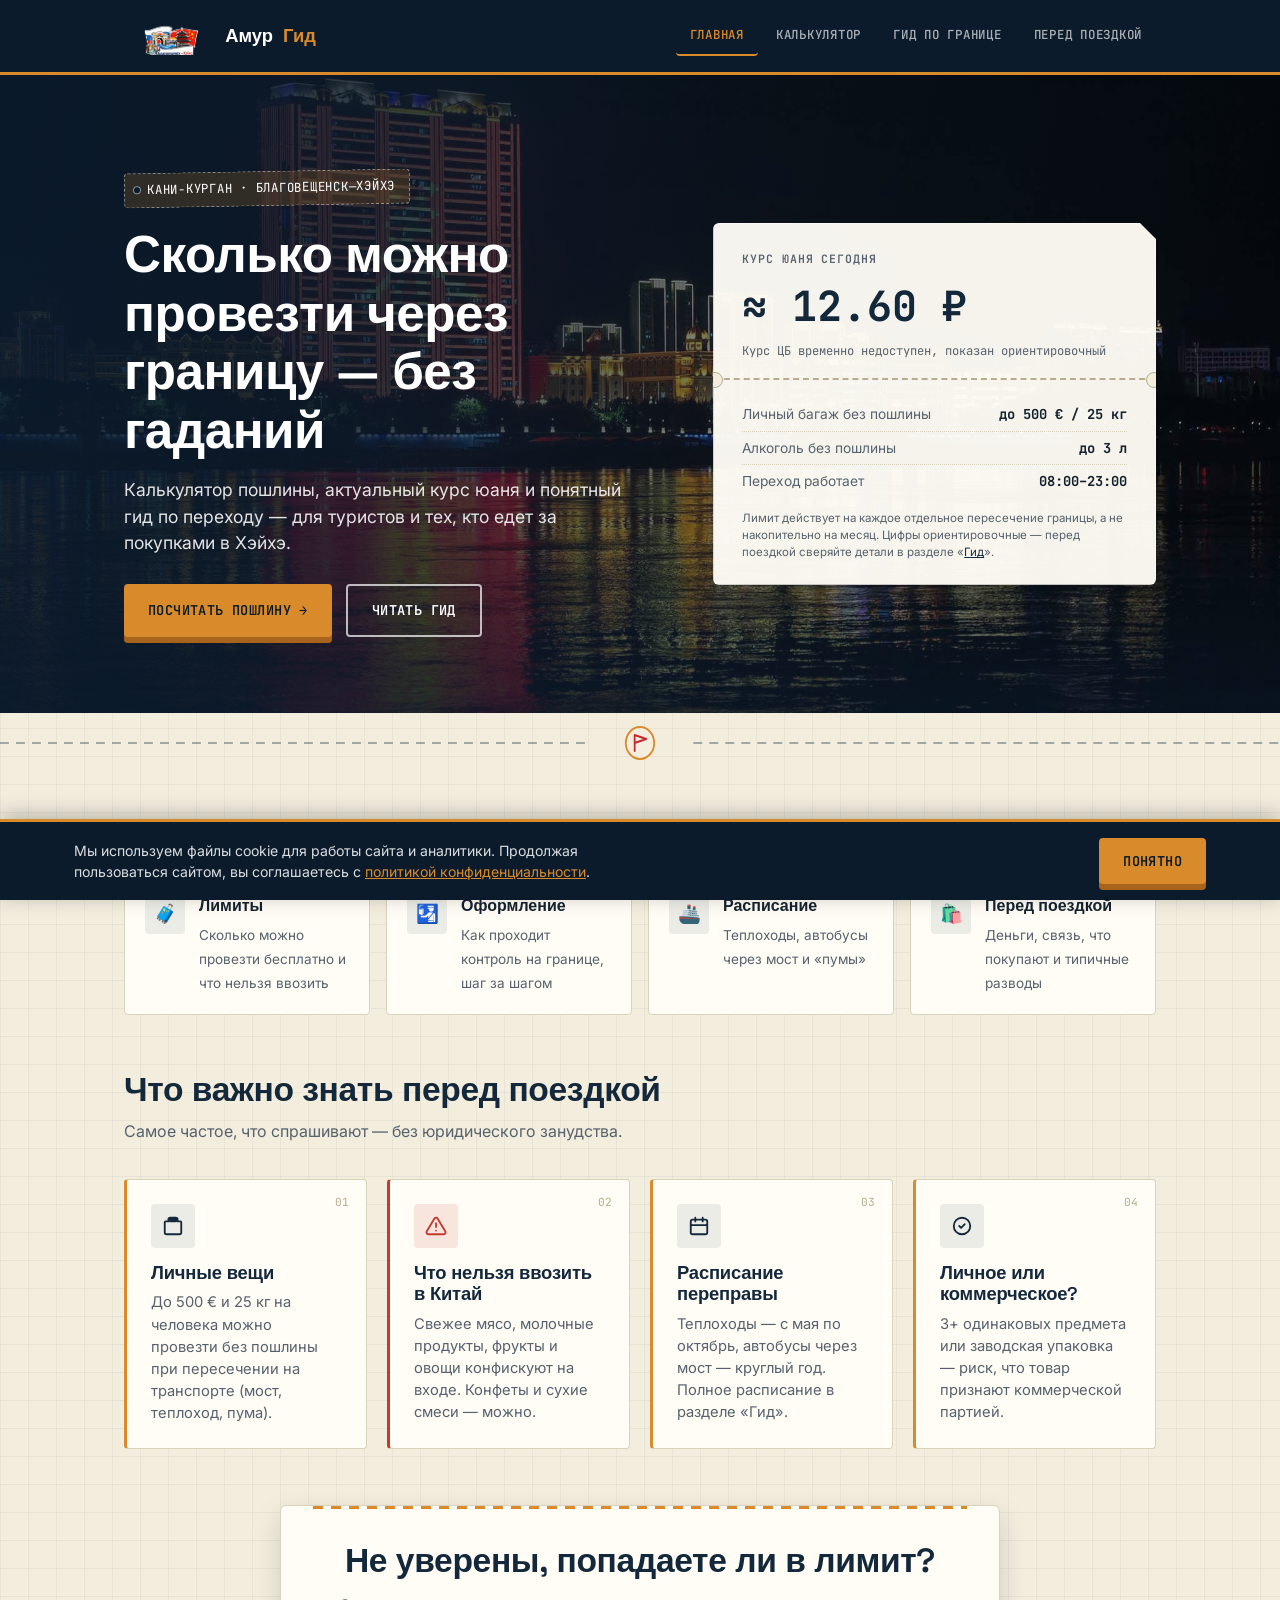
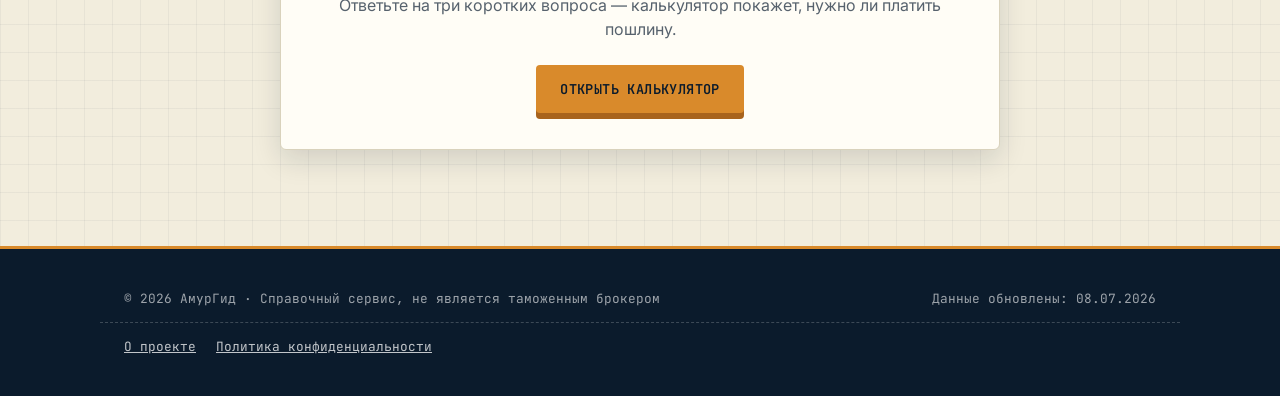
==== commit 5143e4e4: "Add files via upload" ====
--- a/index.html
+++ b/index.html
@@ -16,7 +16,7 @@
 <meta name="twitter:card" content="summary_large_image">
 
 <link rel="preconnect" href="https://fonts.googleapis.com">
-<link href="https://fonts.googleapis.com/css2?family=Manrope:wght@700;800&family=Inter:wght@400;500;600&family=JetBrains+Mono:wght@500;700&display=swap" rel="stylesheet">
+<link href="https://fonts.googleapis.com/css2?family=Space+Grotesk:wght@500;600;700&family=Inter:wght@400;500;600&family=JetBrains+Mono:wght@500;700&display=swap" rel="stylesheet">
 <link rel="stylesheet" href="styles.css">
 </head>
 <body>
@@ -62,10 +62,11 @@
   </div>
 </section>
 
-<svg class="river-divider" viewBox="0 0 1440 60" preserveAspectRatio="none" xmlns="http://www.w3.org/2000/svg">
-  <path d="M0,30 C240,60 480,0 720,30 C960,60 1200,0 1440,30 L1440,60 L0,60 Z" fill="#1B4B5A" opacity="0.08"></path>
-  <path d="M0,40 C240,10 480,55 720,25 C960,-5 1200,45 1440,15 L1440,60 L0,60 Z" fill="#E8973D" opacity="0.10"></path>
-  <path d="M0,48 C240,25 480,50 720,38 C960,26 1200,48 1440,32 L1440,60 L0,60 Z" fill="#C8272C" opacity="0.06"></path>
+<svg class="river-divider" viewBox="0 0 1440 60" preserveAspectRatio="none" xmlns="http://www.w3.org/2000/svg" role="img" aria-label="Граница">
+  <line x1="0" y1="30" x2="660" y2="30" stroke="#14283B" stroke-width="2" stroke-dasharray="10 8" opacity="0.35"></line>
+  <line x1="780" y1="30" x2="1440" y2="30" stroke="#14283B" stroke-width="2" stroke-dasharray="10 8" opacity="0.35"></line>
+  <circle cx="720" cy="30" r="16" fill="#F3EEDF" stroke="#D98A2B" stroke-width="2"></circle>
+  <path d="M714 22 L714 38 M714 22 L727 26 L714 30" fill="none" stroke="#C8272C" stroke-width="2" stroke-linecap="round" stroke-linejoin="round"></path>
 </svg>
 
 <section class="section" style="padding-bottom:0;">
--- a/styles.css
+++ b/styles.css
@@ -1,26 +1,28 @@
 /* ===== Design tokens ===== */
 :root {
-  --sky: #FCEEDD;
-  --river: #1B4B5A;
-  --river-light: #2E6B7E;
-  --amber: #E8973D;
+  --sky: #F2EDDD;
+  --river: #14283B;
+  --river-light: #24466A;
+  --amber: #D98A2B;
   --amber-dark: #A8631C;
-  --amber-darker: #8A5216;
-  --coral: #E8623D;
+  --amber-darker: #7A4712;
+  --coral: #C23B2E;
   --china-red: #C8272C;
   --china-red-dark: #9E1C20;
-  --card: #FFFBF5;
-  --ink: #2B2320;
-  --ink-soft: #5C5049;
-  --line: #E8DCC8;
-
-  --font-display: 'Manrope', sans-serif;
+  --card: #FFFDF6;
+  --ink: #16232F;
+  --ink-soft: #57626D;
+  --line: #D9D2BC;
+  --line-strong: #B6AD8E;
+  --navy-deep: #0B1B2C;
+
+  --font-display: 'Space Grotesk', sans-serif;
   --font-body: 'Inter', sans-serif;
   --font-mono: 'JetBrains Mono', monospace;
 
-  --radius: 16px;
-  --radius-sm: 10px;
-  --shadow: 0 4px 20px rgba(27, 75, 90, 0.08);
+  --radius: 6px;
+  --radius-sm: 4px;
+  --shadow: 0 10px 28px rgba(11, 27, 44, 0.14);
 }
 
 * { box-sizing: border-box; margin: 0; padding: 0; }
@@ -47,6 +49,10 @@
 body {
   font-family: var(--font-body);
   background: var(--sky);
+  background-image:
+    linear-gradient(rgba(20,40,60,0.05) 1px, transparent 1px),
+    linear-gradient(90deg, rgba(20,40,60,0.05) 1px, transparent 1px);
+  background-size: 28px 28px;
   color: var(--ink);
   line-height: 1.5;
   -webkit-font-smoothing: antialiased;
@@ -66,11 +72,12 @@
   font-family: var(--font-display);
   color: var(--river);
   line-height: 1.15;
-  font-weight: 800;
-}
-
-h1 { font-size: clamp(2rem, 5vw, 3.2rem); letter-spacing: -0.02em; }
-h2 { font-size: clamp(1.5rem, 3vw, 2.1rem); letter-spacing: -0.01em; }
+  font-weight: 600;
+  letter-spacing: -0.01em;
+}
+
+h1 { font-size: clamp(2rem, 5vw, 3.2rem); }
+h2 { font-size: clamp(1.5rem, 3vw, 2.1rem); }
 h3 { font-size: 1.15rem; }
 
 p { color: var(--ink-soft); }
@@ -80,9 +87,8 @@
   position: sticky;
   top: 0;
   z-index: 50;
-  background: rgba(252, 238, 221, 0.92);
-  backdrop-filter: blur(8px);
-  border-bottom: 1px solid var(--line);
+  background: var(--navy-deep);
+  border-bottom: 3px solid var(--amber);
 }
 
 .site-header .container {
@@ -94,15 +100,15 @@
 
 .logo {
   font-family: var(--font-display);
-  font-weight: 800;
-  font-size: 1.2rem;
-  color: var(--river);
+  font-weight: 700;
+  font-size: 1.15rem;
+  color: #fff;
   display: flex;
   align-items: center;
   gap: 10px;
 }
 
-.logo .dot { color: var(--china-red); }
+.logo .dot { color: var(--amber); }
 
 .logo img {
   height: 38px;
@@ -112,25 +118,29 @@
 
 nav.main-nav {
   display: flex;
-  gap: 8px;
+  gap: 4px;
 }
 
 nav.main-nav a {
-  padding: 10px 16px;
-  border-radius: var(--radius-sm);
-  font-weight: 600;
-  font-size: 0.95rem;
-  color: var(--river);
-  transition: background 0.15s ease;
+  padding: 10px 14px;
+  border-radius: var(--radius-sm);
+  font-family: var(--font-mono);
+  font-weight: 500;
+  font-size: 0.78rem;
+  letter-spacing: 0.06em;
+  text-transform: uppercase;
+  color: rgba(255,255,255,0.65);
+  border-bottom: 2px solid transparent;
+  transition: color 0.15s ease, border-color 0.15s ease;
 }
 
 nav.main-nav a:hover {
-  background: rgba(232, 151, 61, 0.15);
+  color: #fff;
 }
 
 nav.main-nav a.active {
-  background: rgba(200, 39, 44, 0.10);
-  color: var(--china-red-dark);
+  color: var(--amber);
+  border-bottom-color: var(--amber);
 }
 
 /* ===== Buttons ===== */
@@ -138,25 +148,29 @@
   display: inline-flex;
   align-items: center;
   gap: 8px;
-  padding: 14px 26px;
-  border-radius: 999px;
-  font-weight: 700;
-  font-size: 1rem;
+  padding: 14px 24px;
+  border-radius: var(--radius-sm);
+  font-family: var(--font-mono);
+  font-weight: 600;
+  font-size: 0.85rem;
+  letter-spacing: 0.03em;
+  text-transform: uppercase;
   border: none;
   cursor: pointer;
-  font-family: var(--font-body);
-  transition: transform 0.15s ease, box-shadow 0.15s ease;
+  transition: transform 0.15s ease, box-shadow 0.15s ease, background 0.15s ease;
 }
 
 .btn:hover { transform: translateY(-2px); }
 .btn:focus-visible { outline: 3px solid var(--river); outline-offset: 2px; }
 
 .btn-primary {
-  background: var(--amber-dark);
-  color: #fff;
-  box-shadow: 0 6px 18px rgba(168, 99, 28, 0.35);
-}
-.btn-primary:hover { background: var(--amber-darker); }
+  background: var(--amber);
+  color: var(--navy-deep);
+  box-shadow: 0 6px 0 0 var(--amber-dark);
+}
+.btn-primary:hover { background: #E8A24A; }
+.btn-primary:active { transform: translateY(2px); box-shadow: 0 3px 0 0 var(--amber-dark); }
+.btn-primary:disabled { background: var(--line); color: var(--ink-soft); box-shadow: none; cursor: not-allowed; transform: none; }
 
 .btn-outline {
   background: transparent;
@@ -187,8 +201,8 @@
   position: absolute;
   inset: 0;
   background:
-    linear-gradient(100deg, rgba(20, 42, 51, 0.92) 0%, rgba(20, 42, 51, 0.78) 32%, rgba(20, 42, 51, 0.42) 58%, rgba(20, 42, 51, 0.20) 100%),
-    linear-gradient(0deg, rgba(15, 33, 40, 0.55) 0%, rgba(15, 33, 40, 0) 30%);
+    linear-gradient(100deg, rgba(11, 27, 44, 0.94) 0%, rgba(11, 27, 44, 0.82) 32%, rgba(11, 27, 44, 0.48) 58%, rgba(11, 27, 44, 0.22) 100%),
+    linear-gradient(0deg, rgba(11, 27, 44, 0.55) 0%, rgba(11, 27, 44, 0) 30%);
 }
 
 .hero-grid {
@@ -199,17 +213,30 @@
 }
 
 .hero .eyebrow {
-  display: inline-block;
-  font-family: var(--font-mono);
-  font-size: 0.8rem;
+  position: relative;
+  display: inline-flex;
+  align-items: center;
+  font-family: var(--font-mono);
+  font-size: 0.78rem;
   letter-spacing: 0.06em;
   text-transform: uppercase;
   color: #fff;
-  background: rgba(200, 39, 44, 0.55);
-  border: 1px solid rgba(255,255,255,0.25);
-  padding: 6px 12px;
-  border-radius: 999px;
-  margin-bottom: 18px;
+  background: rgba(217, 138, 43, 0.18);
+  border: 1px dashed rgba(255,255,255,0.45);
+  padding: 7px 14px 7px 22px;
+  border-radius: var(--radius-sm);
+  margin-bottom: 20px;
+  transform: rotate(-1deg);
+}
+.hero .eyebrow::before {
+  content: '';
+  position: absolute;
+  left: 8px; top: 50%;
+  width: 6px; height: 6px;
+  border-radius: 50%;
+  background: var(--navy-deep);
+  border: 1px solid rgba(255,255,255,0.5);
+  transform: translateY(-50%);
 }
 
 .hero h1 { margin-bottom: 16px; color: #fff; }
@@ -223,23 +250,24 @@
 }
 .hero .btn-outline:hover { background: #fff; color: var(--river); }
 
-/* Rate widget card */
+/* Rate widget card — boarding pass style */
 .rate-card {
-  background: rgba(255, 251, 245, 0.92);
-  backdrop-filter: blur(10px);
-  -webkit-backdrop-filter: blur(10px);
+  position: relative;
+  background: rgba(255, 253, 246, 0.96);
   border-radius: var(--radius);
-  padding: 28px;
-  box-shadow: 0 20px 50px rgba(10, 25, 30, 0.35);
+  padding: 26px 28px 22px;
+  box-shadow: 0 24px 50px rgba(6, 15, 24, 0.4);
   border: 1px solid rgba(255,255,255,0.5);
+  clip-path: polygon(0 0, calc(100% - 16px) 0, 100% 16px, 100% 100%, 0 100%);
 }
 
 .rate-card .rate-label {
-  font-size: 0.85rem;
+  font-family: var(--font-mono);
+  font-size: 0.72rem;
   color: var(--ink-soft);
   font-weight: 600;
   text-transform: uppercase;
-  letter-spacing: 0.04em;
+  letter-spacing: 0.08em;
 }
 
 .rate-card .rate-value {
@@ -251,26 +279,44 @@
 }
 
 .rate-card .rate-updated {
-  font-size: 0.8rem;
+  font-family: var(--font-mono);
+  font-size: 0.76rem;
   color: var(--ink-soft);
 }
 
 .rate-card .rate-divider {
-  height: 1px;
-  background: var(--line);
-  margin: 18px 0;
-}
+  position: relative;
+  height: 0;
+  border-top: 2px dashed var(--line-strong);
+  margin: 18px -28px 18px;
+}
+.rate-card .rate-divider::before,
+.rate-card .rate-divider::after {
+  content: '';
+  position: absolute;
+  top: 50%;
+  width: 14px; height: 14px;
+  border-radius: 50%;
+  background: var(--sky);
+  border: 1px solid var(--line-strong);
+  transform: translateY(-50%);
+}
+.rate-card .rate-divider::before { left: -7px; }
+.rate-card .rate-divider::after { right: -7px; }
 
 .rate-card .mini-row {
   display: flex;
   justify-content: space-between;
-  font-size: 0.9rem;
+  gap: 12px;
+  font-size: 0.86rem;
   padding: 6px 0;
   color: var(--ink-soft);
-}
+  border-bottom: 1px dotted var(--line);
+}
+.rate-card .mini-row:last-of-type { border-bottom: none; }
 .rate-card .mini-row strong { color: var(--ink); font-family: var(--font-mono); }
 
-/* ===== River divider ===== */
+/* ===== Border-line divider ===== */
 .river-divider {
   width: 100%;
   height: 60px;
@@ -296,31 +342,43 @@
   content: '';
   position: absolute;
   inset: 0;
-  background: linear-gradient(100deg, rgba(20, 42, 51, 0.90) 0%, rgba(20, 42, 51, 0.72) 40%, rgba(20, 42, 51, 0.42) 100%);
+  background: linear-gradient(100deg, rgba(11, 27, 44, 0.92) 0%, rgba(11, 27, 44, 0.74) 40%, rgba(11, 27, 44, 0.42) 100%);
 }
 .page-banner.is-dark .page-banner-bg::after {
-  background: linear-gradient(100deg, rgba(12, 14, 20, 0.90) 0%, rgba(30, 15, 18, 0.72) 45%, rgba(40, 15, 15, 0.35) 100%);
+  background: linear-gradient(100deg, rgba(8, 10, 16, 0.92) 0%, rgba(30, 15, 18, 0.74) 45%, rgba(40, 15, 15, 0.35) 100%);
 }
 .page-banner h1 { color: #fff; }
 .page-banner p { color: rgba(255,255,255,0.85); }
 .page-banner .verify-note {
-  background: rgba(255,255,255,0.12);
-  border-color: rgba(255,255,255,0.25);
+  background: rgba(255,255,255,0.1);
+  border-color: rgba(255,255,255,0.3);
   color: rgba(255,255,255,0.9);
 }
 .page-banner .verify-note strong { color: #fff; }
 .page-banner .eyebrow {
-  display: inline-block;
-  font-family: var(--font-mono);
-  font-size: 0.78rem;
+  position: relative;
+  display: inline-flex;
+  align-items: center;
+  font-family: var(--font-mono);
+  font-size: 0.76rem;
   letter-spacing: 0.06em;
   text-transform: uppercase;
   color: #fff;
-  background: rgba(200, 39, 44, 0.55);
-  border: 1px solid rgba(255,255,255,0.25);
-  padding: 5px 12px;
-  border-radius: 999px;
+  background: rgba(217, 138, 43, 0.18);
+  border: 1px dashed rgba(255,255,255,0.45);
+  padding: 6px 12px 6px 20px;
+  border-radius: var(--radius-sm);
   margin-bottom: 14px;
+  transform: rotate(-1deg);
+}
+.page-banner .eyebrow::before {
+  content: '';
+  position: absolute;
+  left: 7px; top: 50%;
+  width: 5px; height: 5px;
+  border-radius: 50%;
+  background: var(--navy-deep);
+  transform: translateY(-50%);
 }
 
 /* ===== Quick cards ===== */
@@ -329,33 +387,47 @@
 .section-head p { margin-top: 10px; }
 
 .card-grid {
+  counter-reset: infocard;
   display: grid;
   grid-template-columns: repeat(auto-fit, minmax(230px, 1fr));
   gap: 20px;
 }
 
 .info-card {
+  counter-increment: infocard;
+  position: relative;
   background: var(--card);
   border: 1px solid var(--line);
-  border-radius: var(--radius);
+  border-left: 3px solid var(--amber);
+  border-radius: var(--radius-sm);
   padding: 24px;
-  transition: transform 0.15s ease, box-shadow 0.15s ease;
+  transition: transform 0.15s ease, box-shadow 0.15s ease, border-left-color 0.15s ease;
 }
 .info-card:hover { transform: translateY(-4px); box-shadow: var(--shadow); }
+.info-card::before {
+  content: counter(infocard, decimal-leading-zero);
+  position: absolute;
+  top: 14px; right: 16px;
+  font-family: var(--font-mono);
+  font-size: 0.7rem;
+  color: var(--line-strong);
+  letter-spacing: 0.05em;
+}
 
 .info-card .icon {
   width: 44px; height: 44px;
-  border-radius: 12px;
-  background: rgba(232, 151, 61, 0.15);
+  border-radius: var(--radius-sm);
+  background: rgba(20, 40, 59, 0.08);
   display: flex; align-items: center; justify-content: center;
   margin-bottom: 14px;
 }
-.info-card .icon svg { width: 22px; height: 22px; stroke: var(--amber-dark); }
+.info-card .icon svg { width: 22px; height: 22px; stroke: var(--river); }
 
 .info-card h3 { margin-bottom: 8px; }
 .info-card p { font-size: 0.92rem; }
 
-.info-card.warn .icon { background: rgba(232, 98, 61, 0.15); }
+.info-card.warn { border-left-color: var(--coral); }
+.info-card.warn .icon { background: rgba(194, 59, 46, 0.12); }
 .info-card.warn .icon svg { stroke: var(--coral); }
 
 /* ===== Topic bar (главная — быстрый поиск по темам) ===== */
@@ -372,7 +444,7 @@
   gap: 14px;
   background: var(--card);
   border: 1px solid var(--line);
-  border-radius: var(--radius);
+  border-radius: var(--radius-sm);
   padding: 20px;
   text-decoration: none;
   transition: transform 0.15s ease, box-shadow 0.15s ease, border-color 0.15s ease;
@@ -381,12 +453,12 @@
 .topic-btn .topic-icon {
   flex-shrink: 0;
   width: 40px; height: 40px;
-  border-radius: 10px;
-  background: rgba(27,75,90,0.08);
+  border-radius: var(--radius-sm);
+  background: rgba(20,40,59,0.08);
   display: flex; align-items: center; justify-content: center;
-  font-size: 1.2rem;
-}
-.topic-btn .topic-title { color: var(--ink); font-weight: 700; font-family: var(--font-display); margin-bottom: 4px; display:block; }
+  font-size: 1.15rem;
+}
+.topic-btn .topic-title { color: var(--ink); font-weight: 600; font-family: var(--font-display); margin-bottom: 4px; display:block; }
 .topic-btn .topic-desc { color: var(--ink-soft); font-size: 0.85rem; }
 
 /* ===== Disclaimer / verify banner (reused: guide, calculator result) ===== */
@@ -394,28 +466,38 @@
   display: flex;
   gap: 10px;
   align-items: flex-start;
-  background: rgba(232, 151, 61, 0.10);
-  border: 1px solid rgba(232, 151, 61, 0.35);
+  background: rgba(217, 138, 43, 0.08);
+  border: 1px dashed var(--amber-dark);
   border-radius: var(--radius-sm);
   padding: 14px 16px;
   font-size: 0.85rem;
   color: var(--ink-soft);
 }
-.verify-note .verify-icon { flex-shrink: 0; font-size: 1rem; line-height: 1.3; }
+.verify-note .verify-icon {
+  flex-shrink: 0;
+  width: 18px; height: 18px;
+  border-radius: 50%;
+  border: 1px solid currentColor;
+  font-family: var(--font-mono);
+  font-size: 0.7rem;
+  line-height: 16px;
+  text-align: center;
+}
 .verify-note strong { color: var(--ink); }
 
 /* ===== Guide accordion (Q&A cards) ===== */
 .qa-group { margin-bottom: 40px; }
 .qa-group-title {
   display: flex; align-items: center; gap: 10px;
-  font-family: var(--font-display); font-weight: 800;
+  font-family: var(--font-display); font-weight: 600;
   font-size: 1.05rem; color: var(--river);
   margin-bottom: 14px;
   text-transform: uppercase; letter-spacing: 0.04em;
 }
 .qa-group-title .qa-group-num {
-  width: 26px; height: 26px; border-radius: 50%;
-  background: var(--river); color: #fff;
+  width: 26px; height: 26px; border-radius: var(--radius-sm);
+  background: var(--river); color: var(--amber);
+  font-family: var(--font-mono);
   display: flex; align-items: center; justify-content: center;
   font-size: 0.8rem; flex-shrink: 0;
 }
@@ -438,21 +520,26 @@
 }
 .qa-card summary::-webkit-details-marker { display: none; }
 .qa-card summary::after {
-  content: '⌄';
-  position: absolute;
-  right: 16px; top: 50%;
+  content: '+';
+  position: absolute;
+  right: 18px; top: 50%;
+  width: 20px; height: 20px;
+  border: 1px solid var(--amber-dark);
+  border-radius: 50%;
+  display: flex; align-items: center; justify-content: center;
+  font-family: var(--font-mono);
+  font-size: 0.95rem;
+  color: var(--amber-dark);
   transform: translateY(-50%);
-  font-size: 1.3rem;
-  color: var(--amber-dark);
   transition: transform 0.2s ease;
 }
-.qa-card[open] summary::after { transform: translateY(-50%) rotate(180deg); }
-.qa-card summary:hover { background: rgba(27,75,90,0.04); }
+.qa-card[open] summary::after { transform: translateY(-50%) rotate(45deg); }
+.qa-card summary:hover { background: rgba(20,40,59,0.03); }
 .qa-card .qa-answer {
   padding: 0 18px 18px;
   color: var(--ink-soft);
   font-size: 0.92rem;
-  border-top: 1px solid var(--line);
+  border-top: 1px dashed var(--line);
   padding-top: 14px;
 }
 .qa-card .qa-answer p { margin-bottom: 10px; }
@@ -460,11 +547,12 @@
 .qa-card .qa-answer li { margin-bottom: 6px; }
 .qa-checked {
   display: inline-block;
-  font-size: 0.78rem;
+  font-family: var(--font-mono);
+  font-size: 0.74rem;
   color: var(--river);
-  background: rgba(27,75,90,0.08);
-  padding: 3px 10px;
-  border-radius: 999px;
+  background: rgba(20,40,59,0.06);
+  padding: 4px 10px;
+  border-radius: var(--radius-sm);
   margin-top: 6px;
 }
 
@@ -475,6 +563,7 @@
   gap: 10px;
 }
 .category-card {
+  position: relative;
   display: flex; flex-direction: column; align-items: center; gap: 8px;
   background: var(--card);
   border: 2px solid var(--line);
@@ -486,16 +575,33 @@
   font-weight: 600;
   color: var(--ink);
   text-align: center;
+  overflow: hidden;
   transition: border-color 0.15s ease, transform 0.15s ease;
 }
 .category-card .cc-icon { font-size: 1.6rem; }
 .category-card:hover { border-color: var(--amber); transform: translateY(-2px); }
-.category-card.selected { border-color: var(--river); background: rgba(27,75,90,0.06); }
+.category-card.selected { border-color: var(--river); background: rgba(20,40,59,0.05); }
+.category-card.selected::after {
+  content: '✓ выбрано';
+  position: absolute;
+  top: 8px; right: -26px;
+  width: 100px;
+  background: var(--china-red);
+  color: #fff;
+  font-family: var(--font-mono);
+  font-size: 0.62rem;
+  letter-spacing: 0.04em;
+  text-transform: uppercase;
+  text-align: center;
+  padding: 2px 0;
+  transform: rotate(35deg);
+}
 
 .step-label {
-  font-size: 0.78rem;
-  font-weight: 700;
-  letter-spacing: 0.05em;
+  font-family: var(--font-mono);
+  font-size: 0.76rem;
+  font-weight: 600;
+  letter-spacing: 0.06em;
   text-transform: uppercase;
   color: var(--amber-dark);
   margin-bottom: 6px;
@@ -505,7 +611,8 @@
 /* ===== Calculator: multi-item input (step 1) ===== */
 .item-row {
   background: var(--sky);
-  border: 2px solid var(--line);
+  border: 1px solid var(--line);
+  border-left: 3px solid var(--river);
   border-radius: var(--radius-sm);
   padding: 16px;
   margin-bottom: 12px;
@@ -538,7 +645,7 @@
   cursor: pointer;
   transition: border-color 0.15s ease, background 0.15s ease;
 }
-.item-remove:hover { border-color: var(--coral); background: rgba(232,98,61,0.08); }
+.item-remove:hover { border-color: var(--coral); background: rgba(194,59,46,0.08); }
 
 .item-name {
   width: 100%;
@@ -565,8 +672,11 @@
 
 .field-inline label {
   display: block;
-  font-size: 0.76rem;
-  font-weight: 600;
+  font-family: var(--font-mono);
+  font-size: 0.72rem;
+  font-weight: 500;
+  text-transform: uppercase;
+  letter-spacing: 0.03em;
   color: var(--ink-soft);
   margin-bottom: 4px;
 }
@@ -575,7 +685,7 @@
   padding: 10px 12px;
   border-radius: var(--radius-sm);
   border: 2px solid var(--line);
-  font-family: var(--font-body);
+  font-family: var(--font-mono);
   font-size: 0.92rem;
   background: #fff;
   color: var(--ink);
@@ -598,11 +708,12 @@
   display: flex;
   align-items: center;
   gap: 6px;
-  font-size: 0.8rem;
+  font-family: var(--font-mono);
+  font-size: 0.76rem;
   font-weight: 600;
   color: var(--coral);
-  background: rgba(232,98,61,0.1);
-  border-radius: 999px;
+  background: rgba(194,59,46,0.1);
+  border-radius: var(--radius-sm);
   padding: 6px 12px;
   margin-top: 10px;
 }
@@ -611,8 +722,8 @@
   display: flex;
   gap: 10px;
   align-items: flex-start;
-  background: rgba(232,98,61,0.10);
-  border: 1px solid rgba(232,98,61,0.35);
+  background: rgba(194,59,46,0.08);
+  border: 1px dashed var(--coral);
   border-radius: var(--radius-sm);
   padding: 14px 16px;
   font-size: 0.85rem;
@@ -628,22 +739,25 @@
   align-items: center;
   justify-content: space-between;
   font-family: var(--font-display);
-  font-weight: 800;
+  font-weight: 600;
   font-size: 0.95rem;
   color: var(--river);
   margin-bottom: 6px;
 }
 .status-pill {
-  font-family: var(--font-body);
-  font-size: 0.75rem;
+  font-family: var(--font-mono);
+  font-size: 0.72rem;
   font-weight: 700;
+  text-transform: uppercase;
+  letter-spacing: 0.03em;
   padding: 3px 10px;
-  border-radius: 999px;
-}
-.status-pill.ok { background: rgba(62,142,90,0.15); color: #2E6B47; }
-.status-pill.warn { background: rgba(232,98,61,0.15); color: var(--coral); }
+  border-radius: var(--radius-sm);
+}
+.status-pill.ok { background: rgba(43,122,74,0.14); color: #235E3C; }
+.status-pill.warn { background: rgba(194,59,46,0.14); color: var(--coral); }
 .result-breakdown {
   background: var(--sky);
+  border: 1px dashed var(--line-strong);
   border-radius: var(--radius-sm);
   padding: 16px 18px;
   margin: 18px 0;
@@ -653,11 +767,12 @@
   font-size: 0.9rem;
   padding: 6px 0;
 }
-.result-breakdown .rb-row:not(:last-child) { border-bottom: 1px dashed var(--line); }
+.result-breakdown .rb-row:not(:last-child) { border-bottom: 1px dotted var(--line-strong); }
 .result-breakdown .rb-row span:first-child { color: var(--ink-soft); }
 .result-breakdown .rb-row strong { color: var(--ink); font-family: var(--font-mono); }
 .result-source {
-  font-size: 0.78rem;
+  font-family: var(--font-mono);
+  font-size: 0.76rem;
   color: var(--ink-soft);
   margin-top: 14px;
 }
@@ -671,6 +786,14 @@
   padding: 36px;
   max-width: 640px;
   margin: 0 auto;
+  position: relative;
+}
+.calc-wrap::before {
+  content: '';
+  position: absolute;
+  top: 0; left: 32px; right: 32px;
+  height: 3px;
+  background: repeating-linear-gradient(90deg, var(--amber) 0 10px, transparent 10px 18px);
 }
 
 .calc-step { display: none; }
@@ -678,14 +801,14 @@
 
 .calc-progress {
   display: flex;
-  gap: 8px;
+  gap: 6px;
   margin-bottom: 28px;
 }
 .calc-progress .dot {
   flex: 1;
-  height: 4px;
+  height: 6px;
   background: var(--line);
-  border-radius: 2px;
+  border-radius: 1px;
 }
 .calc-progress .dot.done { background: var(--amber); }
 
@@ -703,7 +826,7 @@
   padding: 14px 16px;
   border-radius: var(--radius-sm);
   border: 2px solid var(--line);
-  font-family: var(--font-body);
+  font-family: var(--font-mono);
   font-size: 1rem;
   background: #fff;
   color: var(--ink);
@@ -716,6 +839,7 @@
 
 .choice-group { display: flex; gap: 10px; flex-wrap: wrap; }
 .choice-btn {
+  position: relative;
   flex: 1;
   min-width: 140px;
   padding: 16px;
@@ -726,12 +850,13 @@
   font-weight: 600;
   font-family: var(--font-body);
   text-align: left;
+  overflow: hidden;
   transition: border-color 0.15s ease, background 0.15s ease;
 }
 .choice-btn:hover { border-color: var(--amber); }
 .choice-btn.selected {
   border-color: var(--amber);
-  background: rgba(232, 151, 61, 0.1);
+  background: rgba(217, 138, 43, 0.08);
 }
 
 .calc-nav {
@@ -747,22 +872,29 @@
 }
 .result-status {
   font-family: var(--font-mono);
-  font-size: 1rem;
+  font-size: 0.85rem;
+  letter-spacing: 0.06em;
+  text-transform: uppercase;
   color: var(--ink-soft);
   margin-bottom: 6px;
 }
 .result-value {
-  font-family: var(--font-mono);
-  font-size: 3rem;
+  display: inline-block;
+  font-family: var(--font-mono);
+  font-size: 2.8rem;
   font-weight: 700;
   color: var(--river);
-  margin-bottom: 12px;
-}
-.result-value.ok { color: #3E8E5A; }
-.result-value.warn { color: var(--coral); }
+  border: 3px double var(--river);
+  border-radius: var(--radius-sm);
+  padding: 10px 26px;
+  margin-bottom: 16px;
+  transform: rotate(-1.5deg);
+}
+.result-value.ok { color: #235E3C; border-color: #235E3C; }
+.result-value.warn { color: var(--coral); border-color: var(--coral); }
 
 .result-explain {
-  background: rgba(27, 75, 90, 0.05);
+  background: rgba(20, 40, 59, 0.05);
   border-radius: var(--radius-sm);
   padding: 16px 20px;
   font-size: 0.92rem;
@@ -772,14 +904,14 @@
 .result-explain .source {
   display: block;
   margin-top: 10px;
-  font-size: 0.78rem;
+  font-size: 0.76rem;
   color: var(--ink-soft);
   font-family: var(--font-mono);
 }
 
 /* ===== Ad slot (reserved, hidden by default) ===== */
 .ad-slot {
-  display: none; /* включить: display:block, когда будет реклама */
+  display: none;
   background: #fff;
   border: 1px dashed var(--line);
   border-radius: var(--radius-sm);
@@ -793,44 +925,40 @@
 
 /* ===== Footer ===== */
 footer {
-  border-top: none;
+  background: var(--navy-deep);
+  border-top: 3px solid var(--amber);
   padding: 40px 0;
   margin-top: 40px;
-  position: relative;
-}
-footer::before {
-  content: '';
-  display: block;
-  height: 3px;
-  background: linear-gradient(90deg, var(--river) 0%, var(--amber) 55%, var(--china-red) 100%);
-  margin-bottom: 40px;
 }
 footer .container {
   display: flex;
   justify-content: space-between;
   flex-wrap: wrap;
   gap: 20px;
-  font-size: 0.88rem;
-  color: var(--ink-soft);
+  font-family: var(--font-mono);
+  font-size: 0.8rem;
+  color: rgba(255,255,255,0.6);
 }
 
 footer .footer-links {
   justify-content: flex-start;
   gap: 20px;
-  margin-top: 10px;
-  padding-top: 10px;
-}
-footer .footer-links a { color: var(--ink-soft); text-decoration: underline; }
-footer .footer-links a:hover { color: var(--river); }
+  margin-top: 14px;
+  padding-top: 14px;
+  border-top: 1px dashed rgba(255,255,255,0.2);
+}
+footer .footer-links a { color: rgba(255,255,255,0.75); text-decoration: underline; }
+footer .footer-links a:hover { color: var(--amber); }
 
 /* ===== Cookie banner ===== */
 .cookie-banner {
   position: fixed;
   left: 0; right: 0; bottom: 0;
-  background: var(--river);
+  background: var(--navy-deep);
+  border-top: 3px solid var(--amber);
   color: #fff;
   z-index: 999;
-  box-shadow: 0 -4px 20px rgba(0,0,0,0.18);
+  box-shadow: 0 -4px 20px rgba(0,0,0,0.25);
 }
 .cookie-banner-inner {
   max-width: 1180px;
@@ -842,8 +970,8 @@
   gap: 20px;
   flex-wrap: wrap;
 }
-.cookie-banner-inner p { margin: 0; font-size: 0.88rem; max-width: 62ch; color: rgba(255,255,255,0.9); }
-.cookie-banner-inner a { color: #fff; text-decoration: underline; }
+.cookie-banner-inner p { margin: 0; font-size: 0.88rem; max-width: 62ch; color: rgba(255,255,255,0.85); }
+.cookie-banner-inner a { color: var(--amber); text-decoration: underline; }
 .cookie-banner-btn { flex-shrink: 0; }
 @media (max-width: 600px) {
   .cookie-banner-inner { flex-direction: column; align-items: flex-start; }
@@ -854,13 +982,13 @@
   .hero-grid { grid-template-columns: 1fr; }
   nav.main-nav { display: none; }
   .calc-wrap { padding: 24px; }
-  .result-value { font-size: 2.2rem; }
+  .result-value { font-size: 2rem; padding: 8px 18px; }
   .item-fields { grid-template-columns: 1fr 1fr; }
   .hero { padding: 56px 0 40px; }
   .hero-bg { background-position: 65% center; }
   .hero-bg::after {
     background:
-      linear-gradient(180deg, rgba(20, 42, 51, 0.85) 0%, rgba(20, 42, 51, 0.88) 100%);
+      linear-gradient(180deg, rgba(11, 27, 44, 0.88) 0%, rgba(11, 27, 44, 0.9) 100%);
   }
   .page-banner { padding: 40px 0 32px; }
   .logo img { height: 32px; }
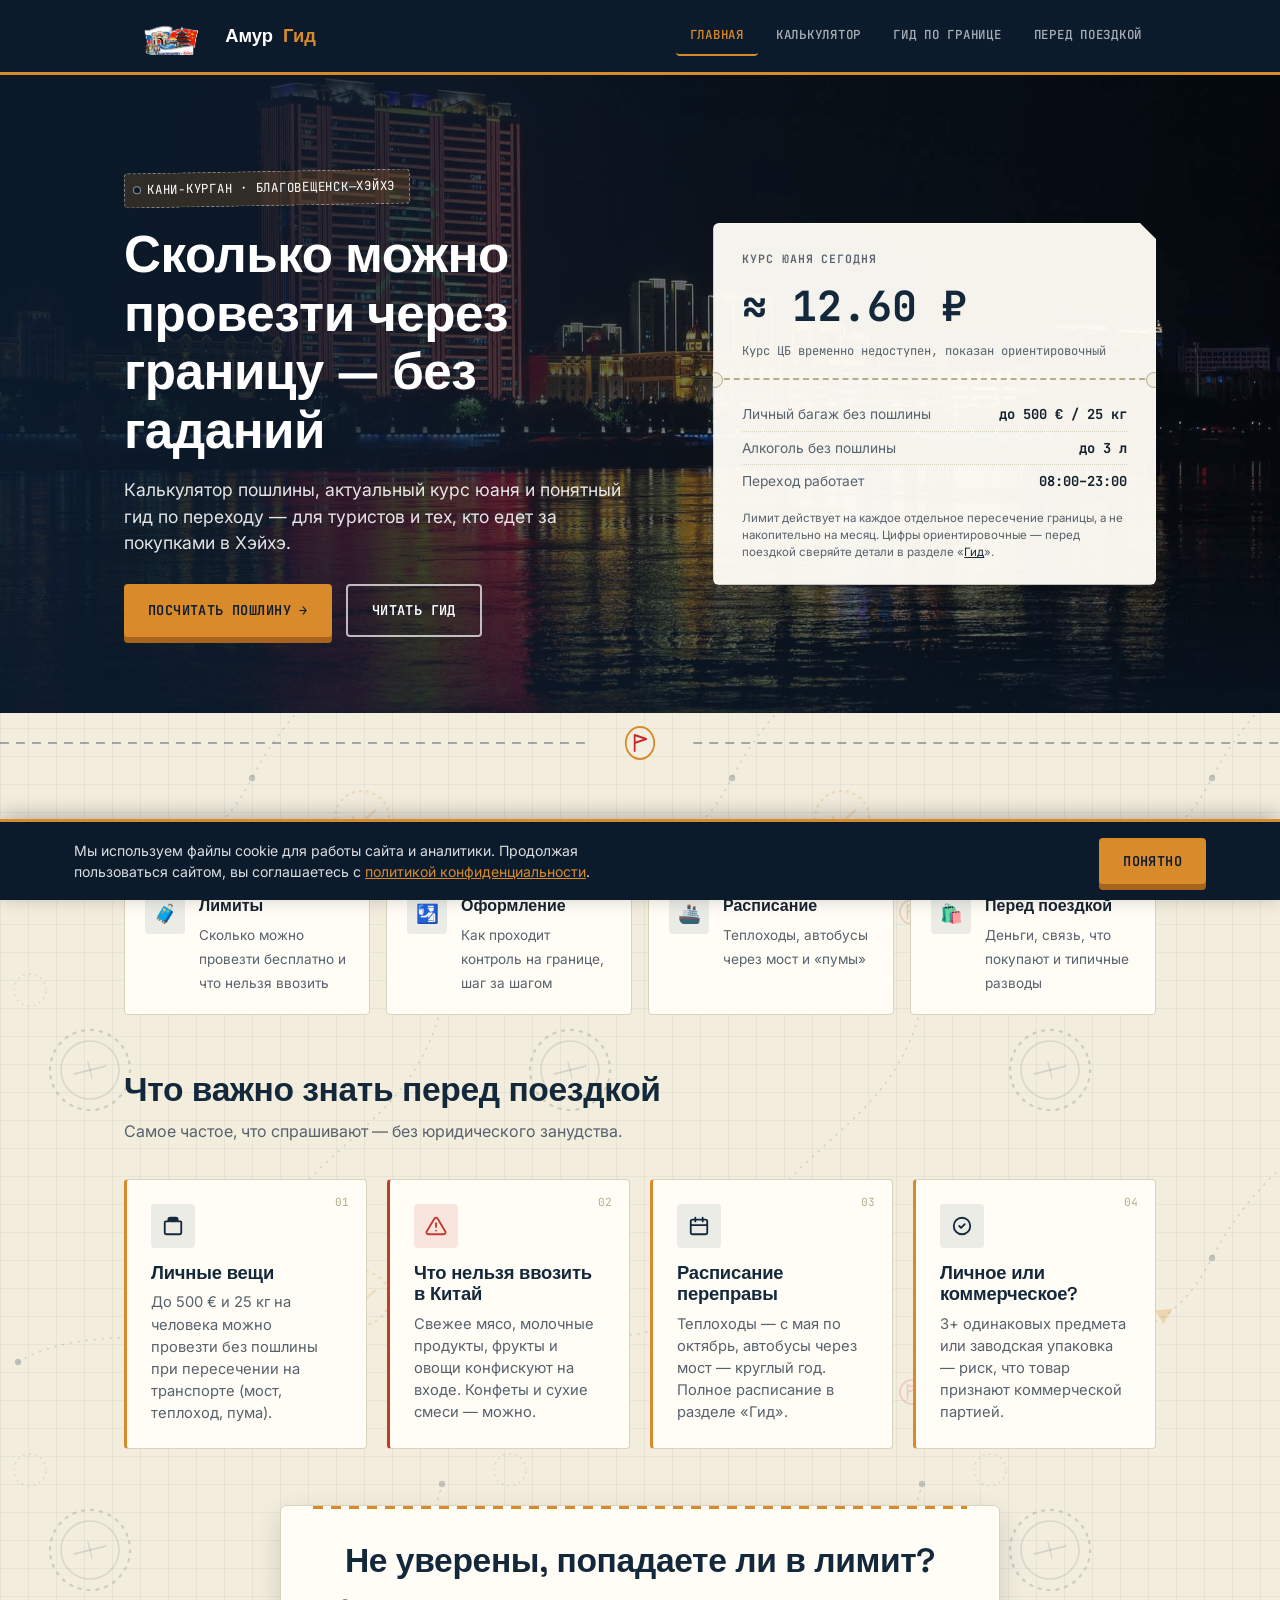
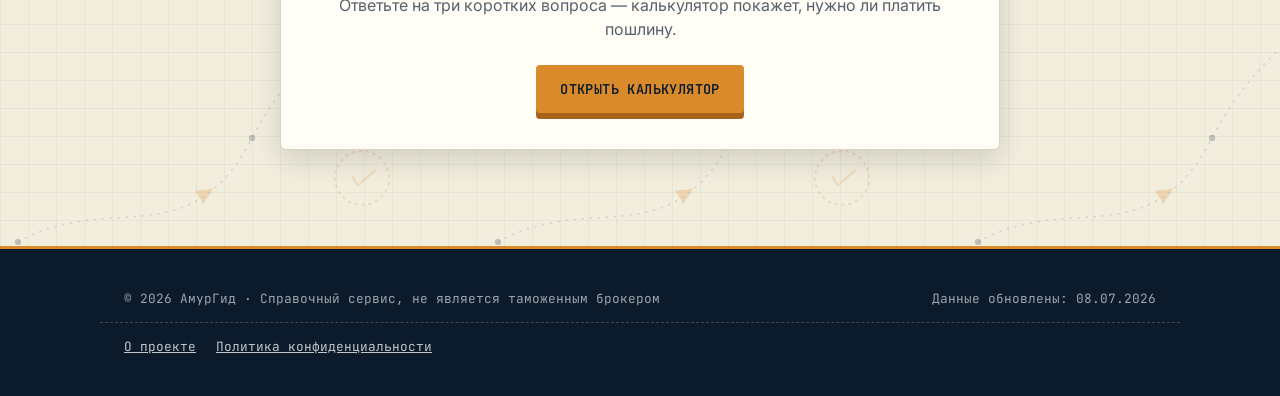
==== commit d5e73fad: "Update index.html" ====
--- a/index.html
+++ b/index.html
@@ -5,7 +5,7 @@
 <meta name="viewport" content="width=device-width, initial-scale=1.0">
 <title>Переход Благовещенск—Хэйхэ — калькулятор пошлины и гид по границе</title>
 <meta name="description" content="Узнайте, сколько можно провезти через границу Благовещенск—Хэйхэ бесплатно, курс юаня сегодня и как проходит оформление на переходе Кани-Курган.">
-<link rel="icon" href="favicon.svg" type="image/svg+xml">
+<link rel="icon" href="favicon.png" type="image/svg+xml">
 <link rel="canonical" href="https://auvixda.github.io/heihe/index.html">
 
 <meta property="og:type" content="website">
--- a/styles.css
+++ b/styles.css
@@ -48,11 +48,14 @@
 
 body {
   font-family: var(--font-body);
-  background: var(--sky);
+  background-color: var(--sky);
   background-image:
+    url('images/bg-pattern.svg'),
     linear-gradient(rgba(20,40,60,0.05) 1px, transparent 1px),
     linear-gradient(90deg, rgba(20,40,60,0.05) 1px, transparent 1px);
-  background-size: 28px 28px;
+  background-repeat: repeat;
+  background-size: 480px 480px, 28px 28px, 28px 28px;
+  background-position: 0 0, 0 0, 0 0;
   color: var(--ink);
   line-height: 1.5;
   -webkit-font-smoothing: antialiased;
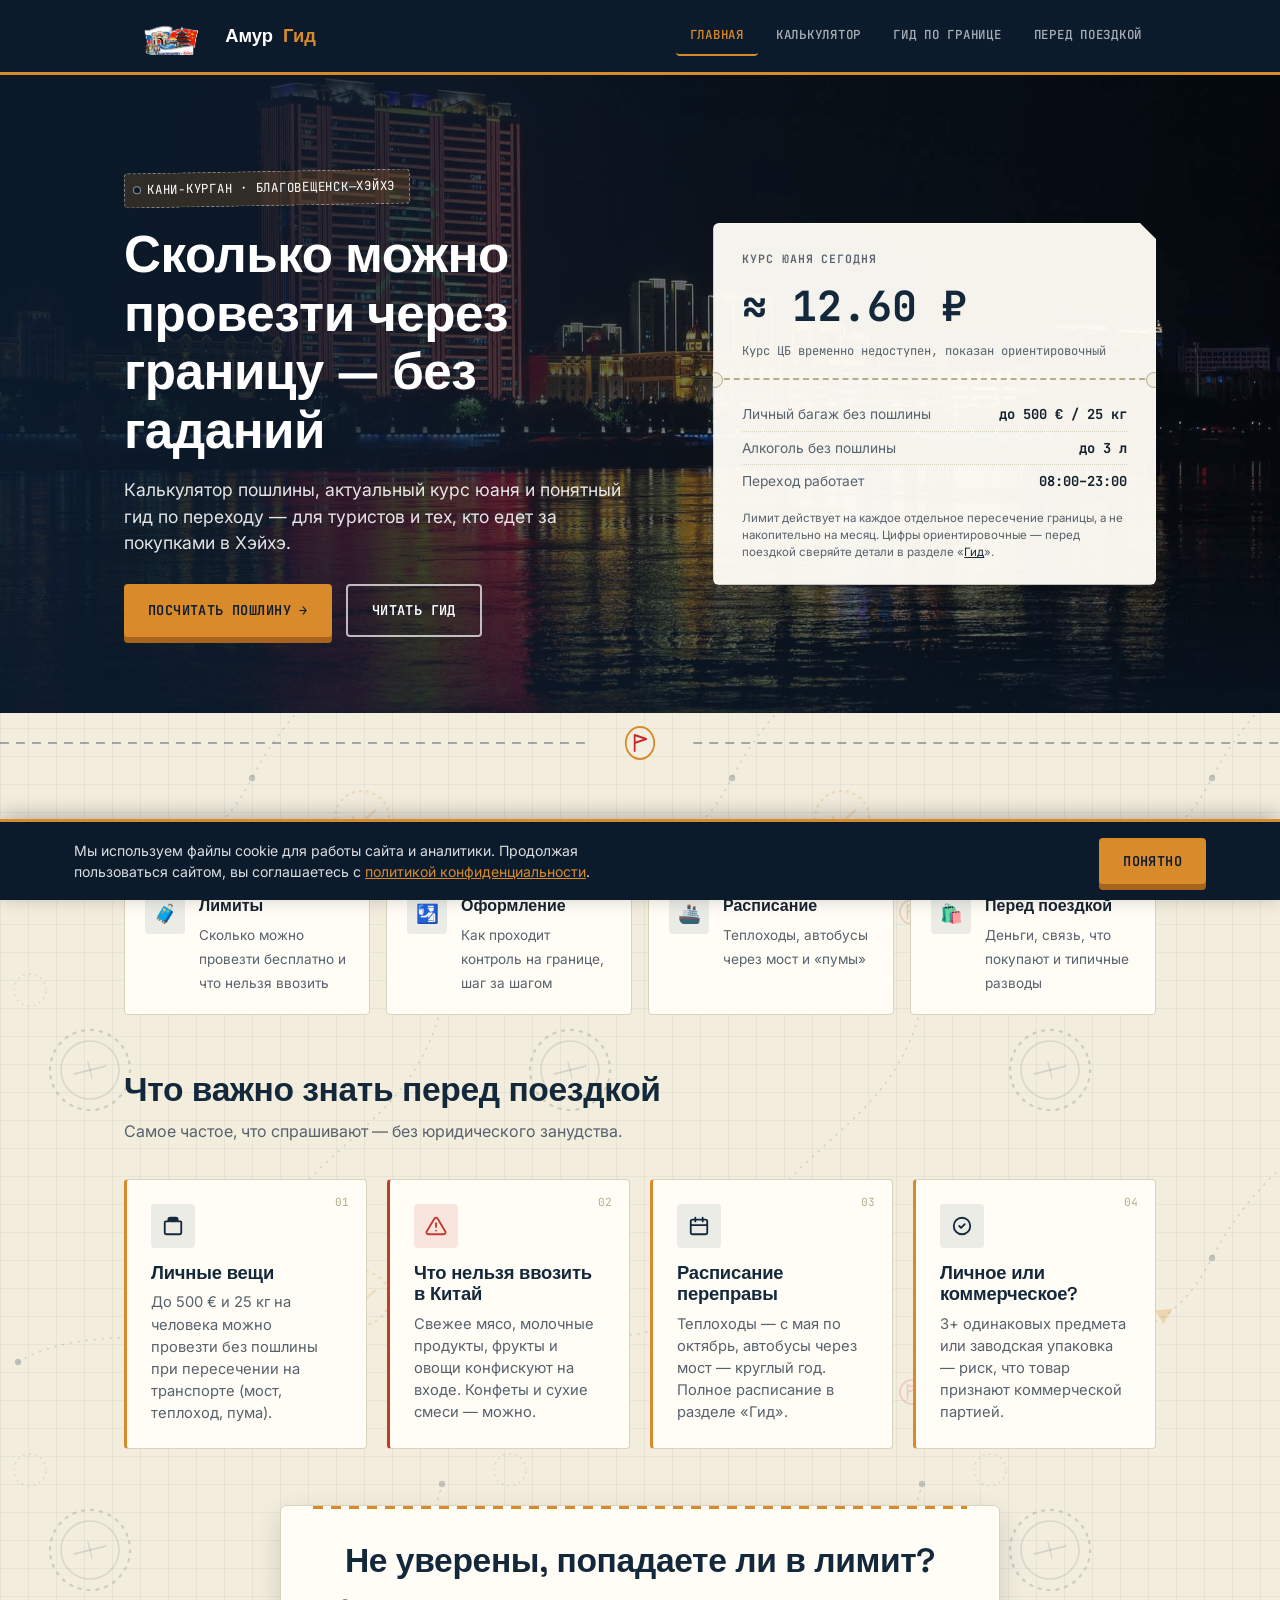
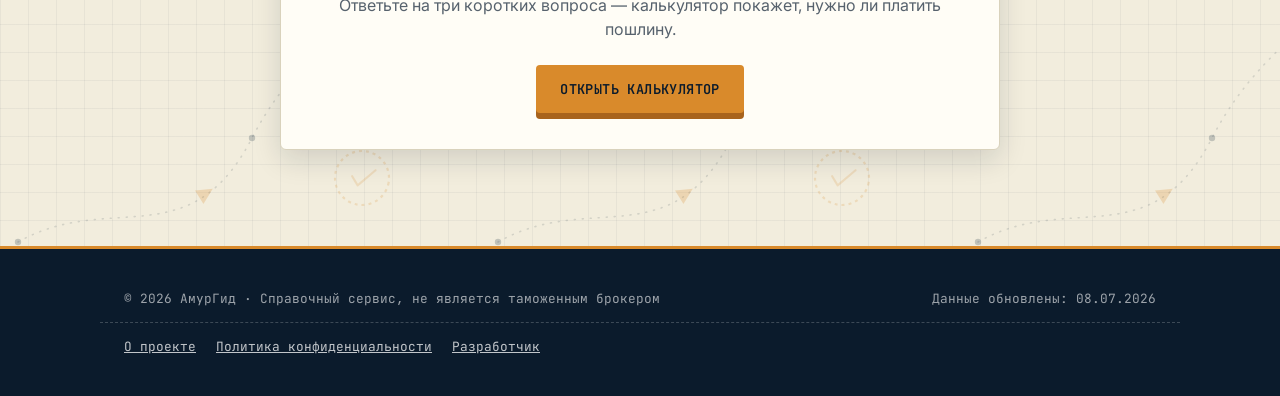
==== commit f3bcc82a: "Add files via upload" ====
--- a/index.html
+++ b/index.html
@@ -5,7 +5,12 @@
 <meta name="viewport" content="width=device-width, initial-scale=1.0">
 <title>Переход Благовещенск—Хэйхэ — калькулятор пошлины и гид по границе</title>
 <meta name="description" content="Узнайте, сколько можно провезти через границу Благовещенск—Хэйхэ бесплатно, курс юаня сегодня и как проходит оформление на переходе Кани-Курган.">
-<link rel="icon" href="favicon.png" type="image/svg+xml">
+<link rel="icon" href="favicon.ico" sizes="any">
+<link rel="icon" href="favicon-16.png" type="image/png" sizes="16x16">
+<link rel="icon" href="favicon.png" type="image/png" sizes="32x32">
+<link rel="icon" href="favicon-48.png" type="image/png" sizes="48x48">
+<link rel="icon" href="favicon-192.png" type="image/png" sizes="192x192">
+<link rel="apple-touch-icon" href="apple-touch-icon.png" sizes="180x180">
 <link rel="canonical" href="https://auvixda.github.io/heihe/index.html">
 
 <meta property="og:type" content="website">
@@ -18,6 +23,20 @@
 <link rel="preconnect" href="https://fonts.googleapis.com">
 <link href="https://fonts.googleapis.com/css2?family=Space+Grotesk:wght@500;600;700&family=Inter:wght@400;500;600&family=JetBrains+Mono:wght@500;700&display=swap" rel="stylesheet">
 <link rel="stylesheet" href="styles.css">
+
+<!-- Yandex.Metrika counter -->
+<script type="text/javascript">
+(function(m,e,t,r,i,k,a){
+m[i]=m[i]||function(){(m[i].a=m[i].a||[]).push(arguments)};
+m[i].l=1*new Date();
+for (var j = 0; j < document.scripts.length; j++) {if (document.scripts[j].src === r) { return; }}
+k=e.createElement(t),a=e.getElementsByTagName(t)[0],k.async=1,k.src=r,a.parentNode.insertBefore(k,a)
+})(window, document,'script','https://mc.yandex.ru/metrika/tag.js?id=110534511', 'ym');
+ym(110534511, 'init', {ssr:true, webvisor:true, clickmap:true, ecommerce:"dataLayer", referrer: document.referrer, url: location.href, accurateTrackBounce:true, trackLinks:true});
+</script>
+<noscript><div><img src="https://mc.yandex.ru/watch/110534511" style="position:absolute; left:-9999px;" alt="" /></div></noscript>
+<!-- /Yandex.Metrika counter -->
+
 </head>
 <body>
 
@@ -173,6 +192,7 @@
   <div class="container footer-links">
     <a href="about.html">О проекте</a>
     <a href="privacy.html">Политика конфиденциальности</a>
+    <a href="https://t.me/auvixs" target="_blank" rel="noopener noreferrer">Разработчик</a>
   </div>
 </footer>
 
